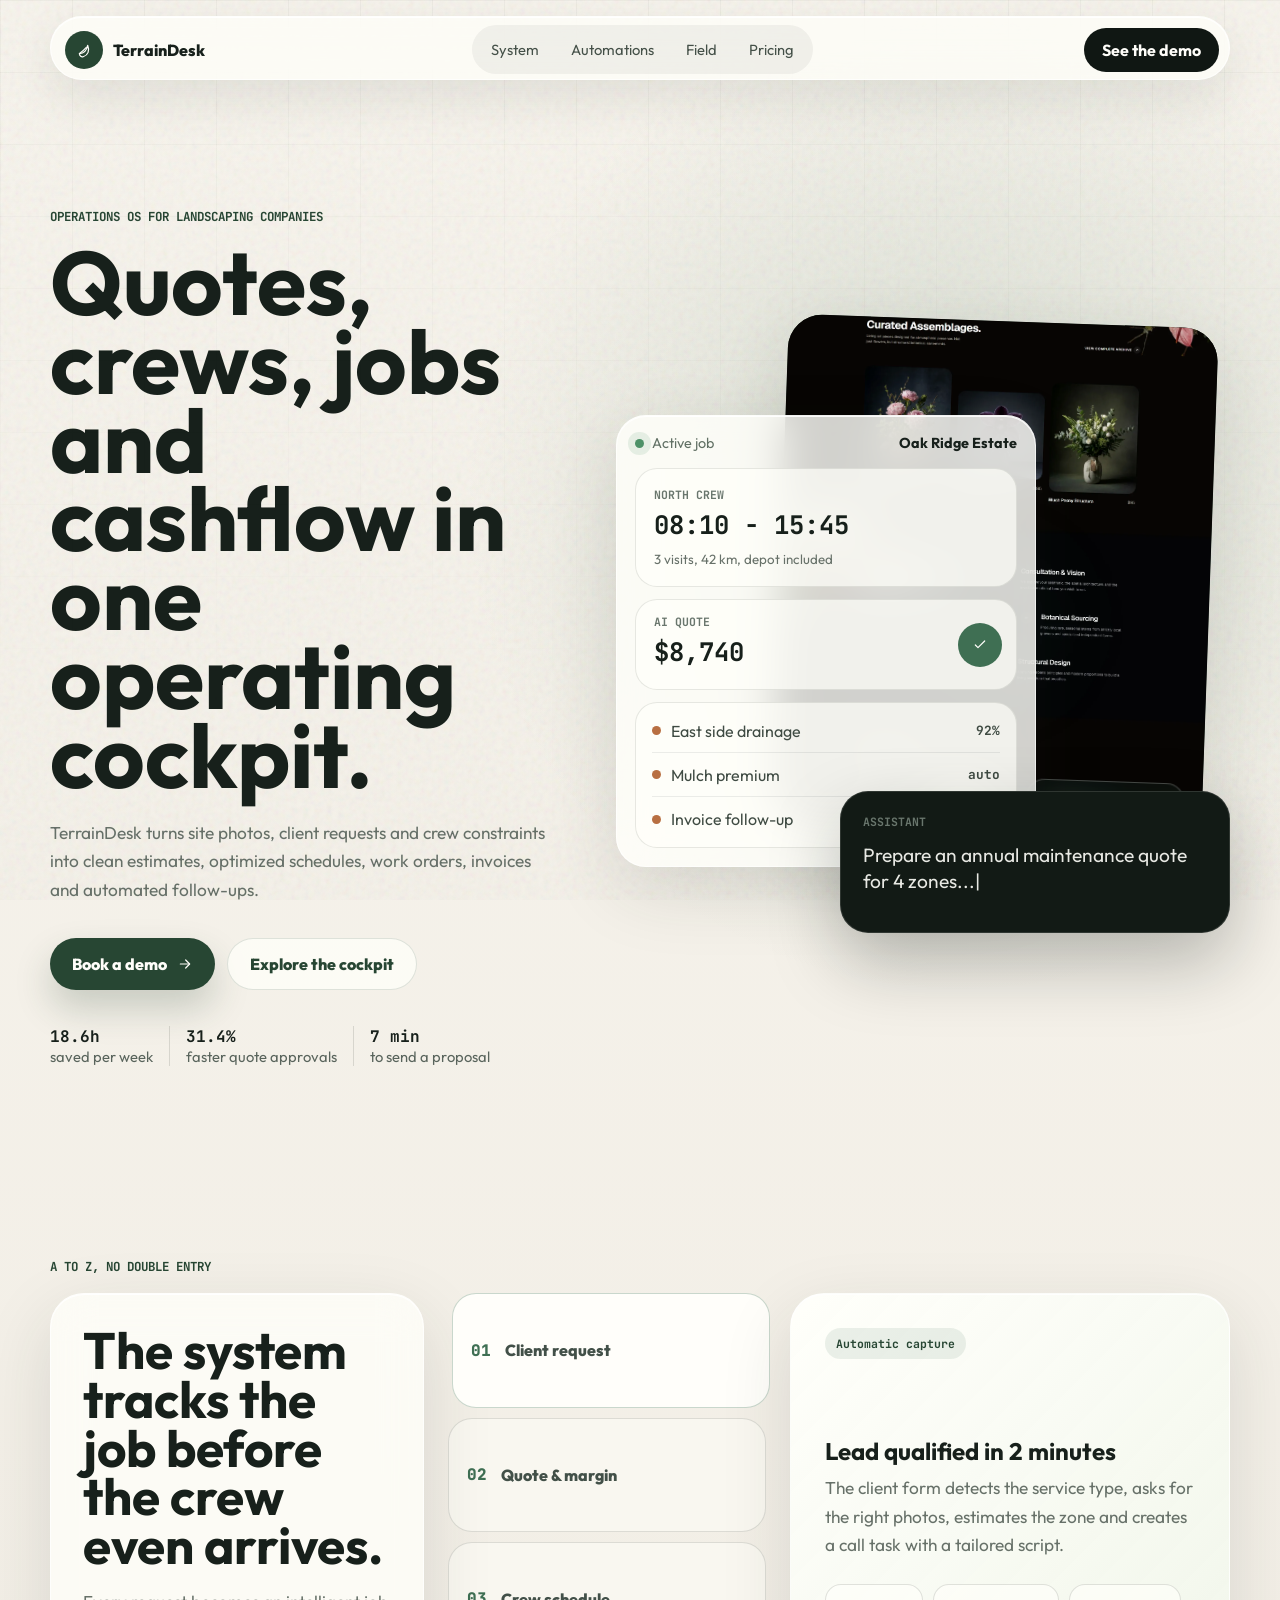
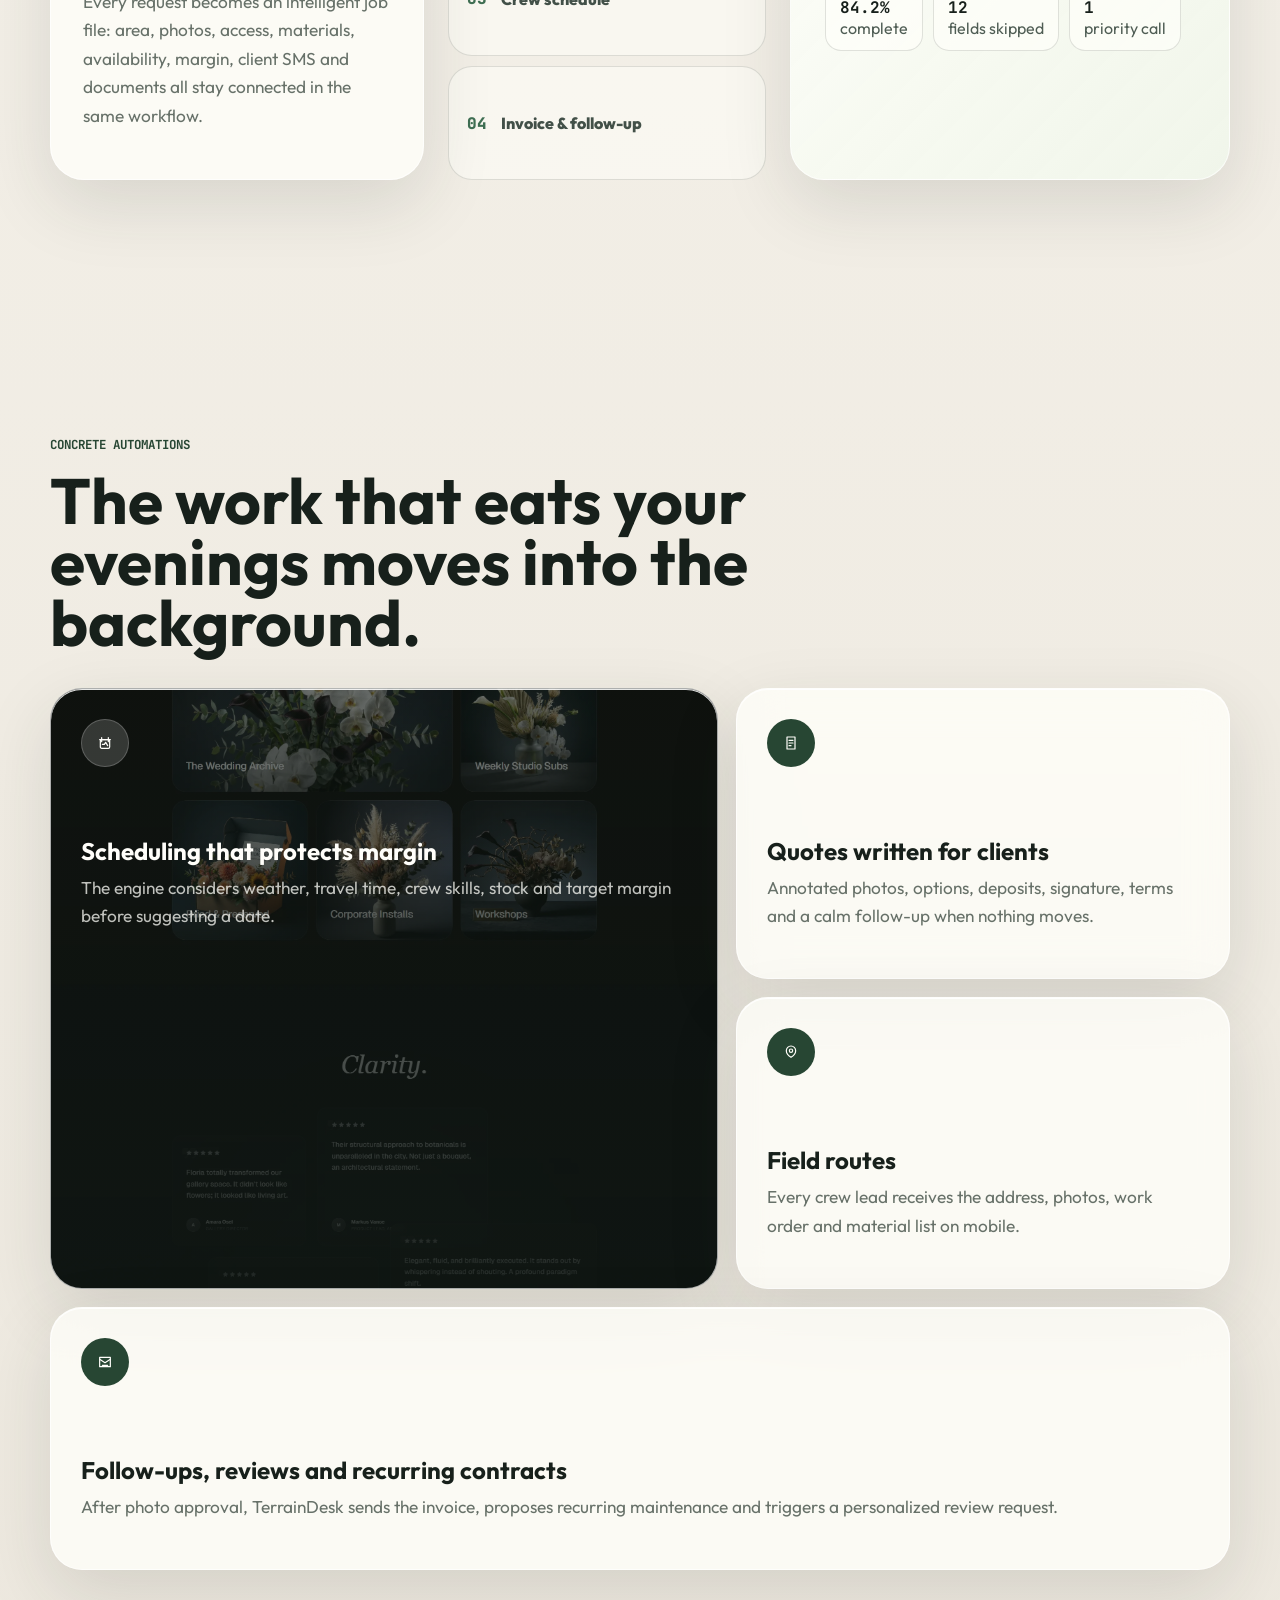
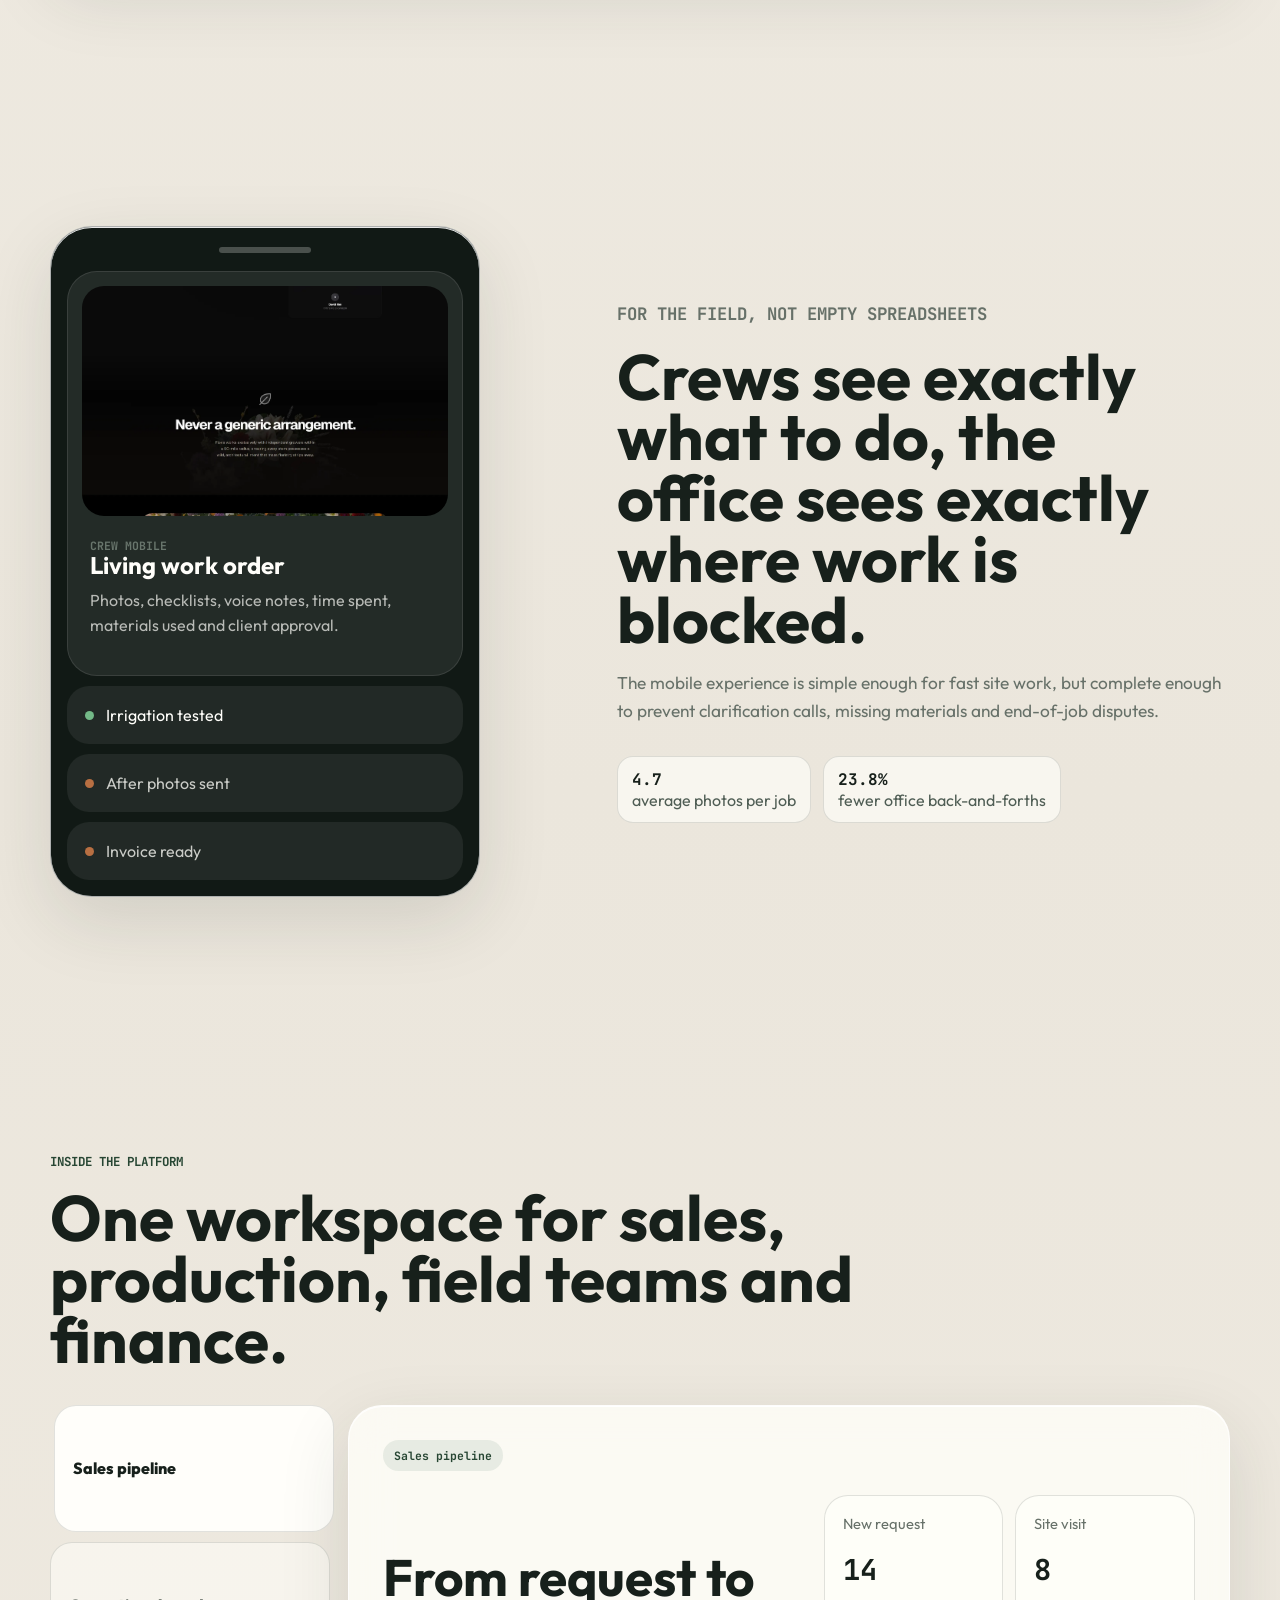
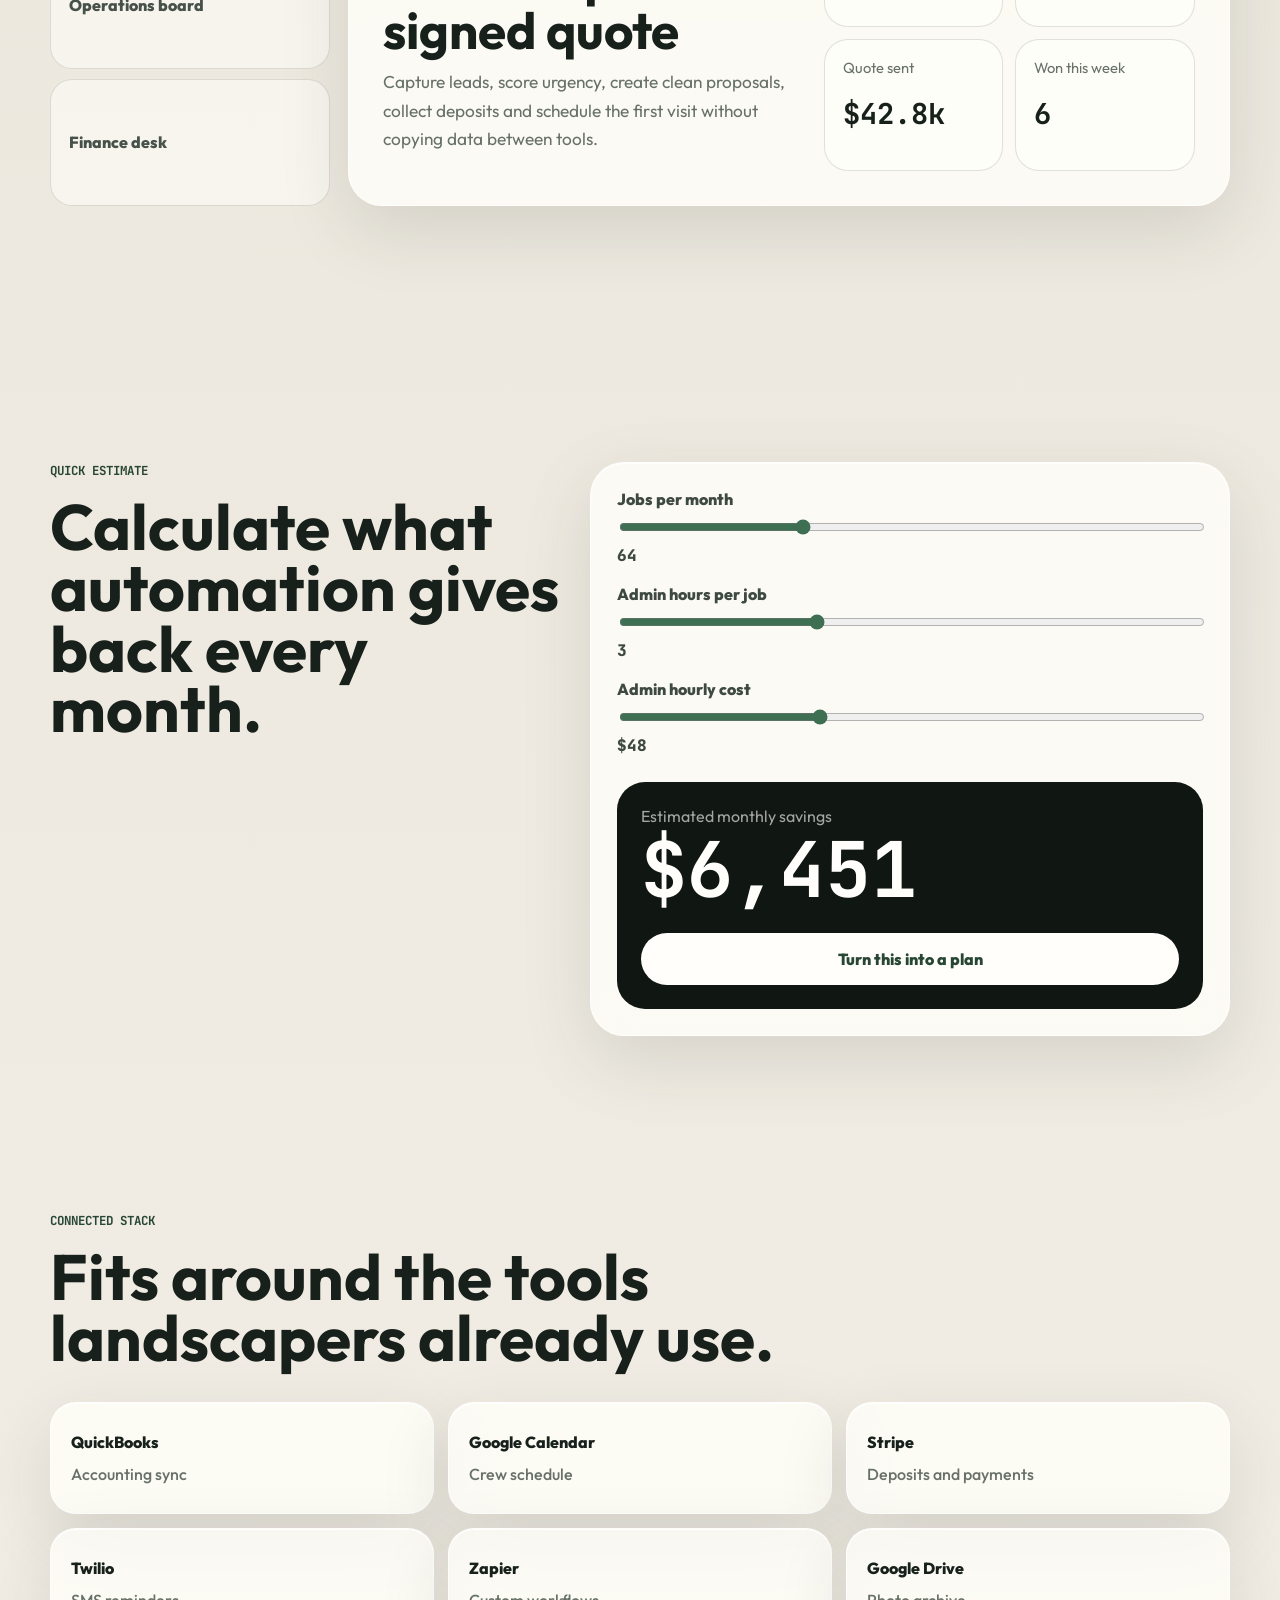
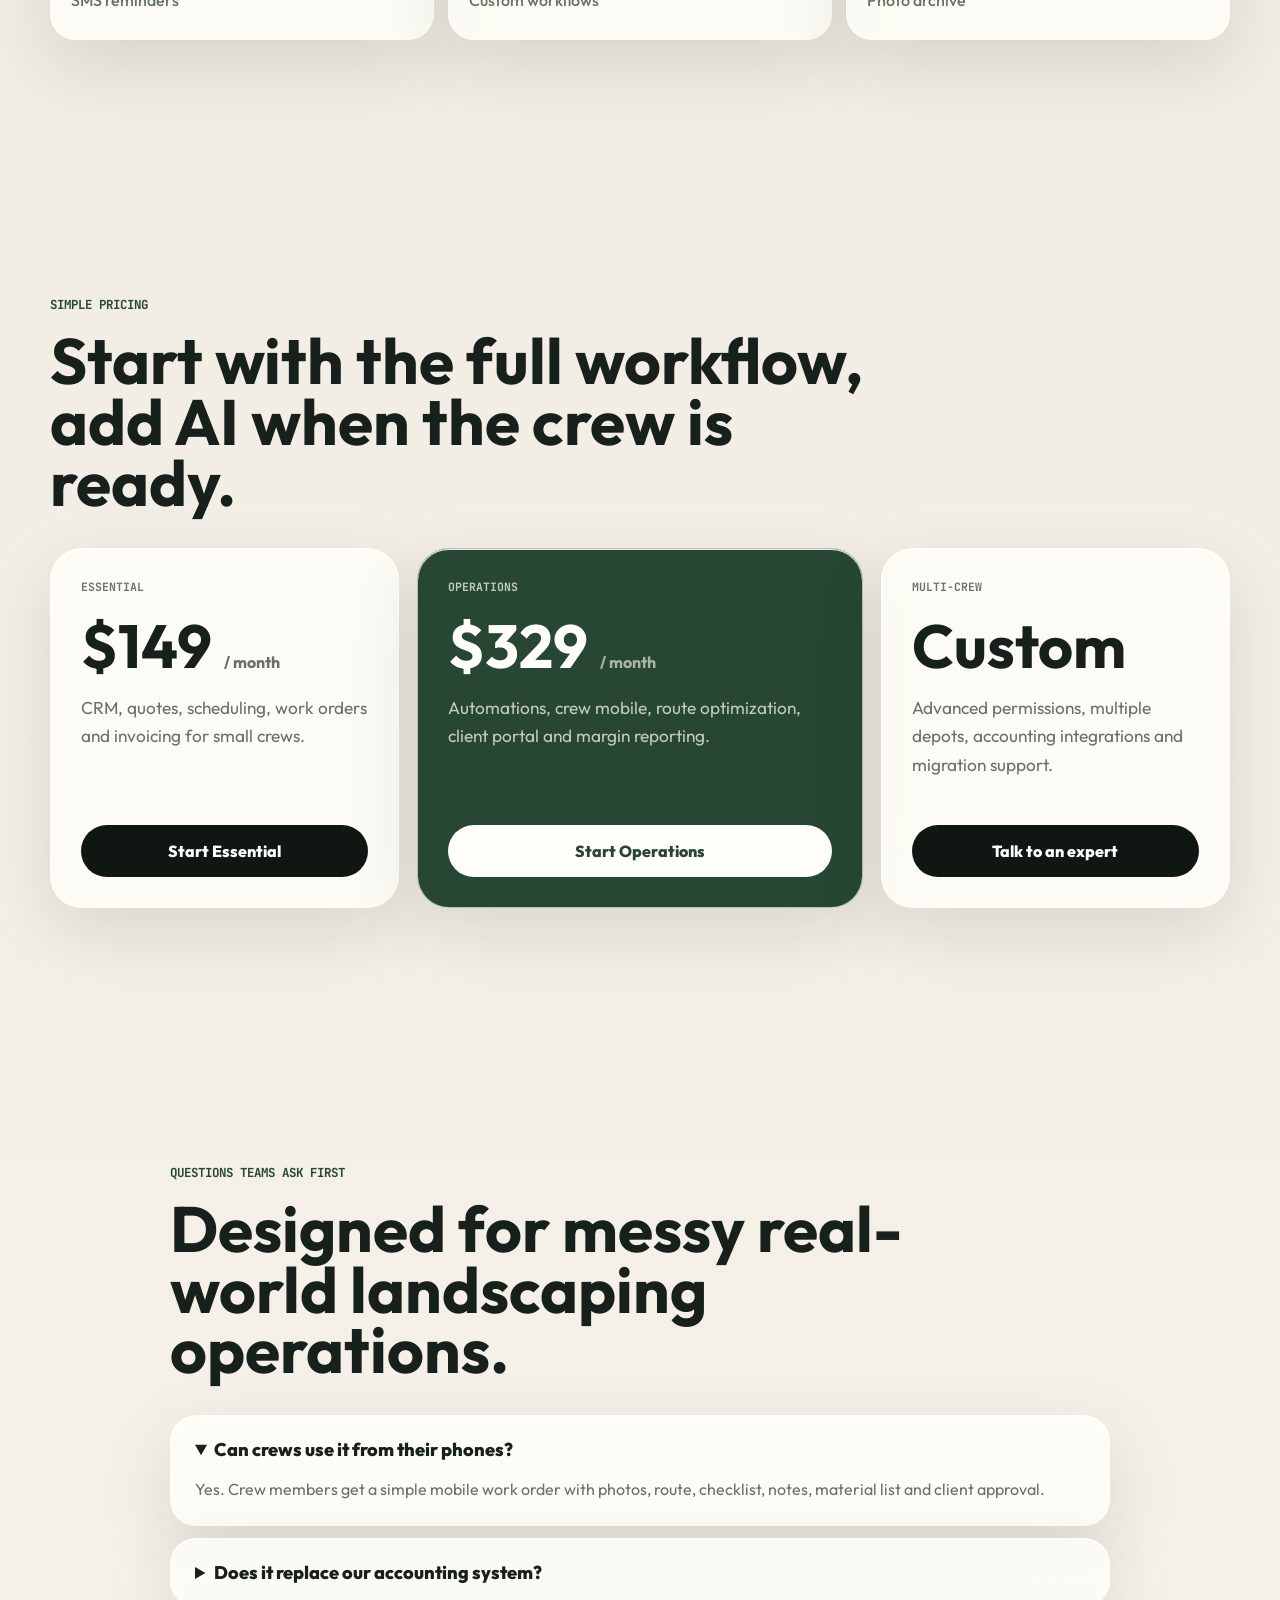
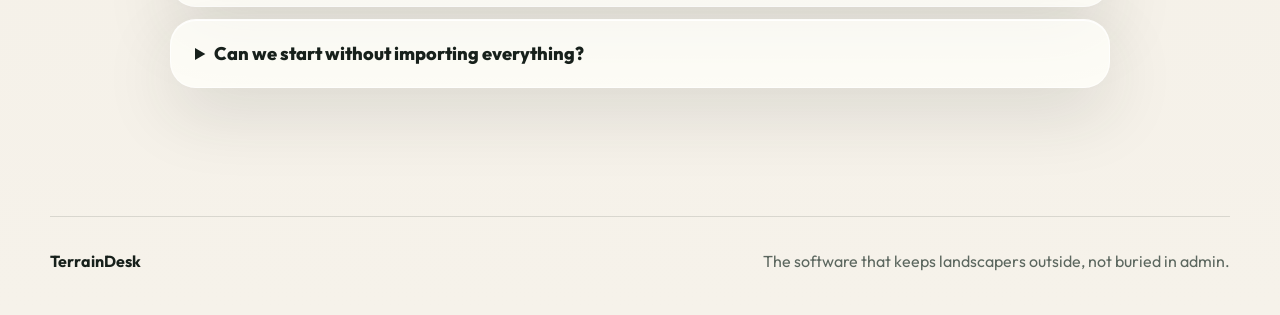
==== index.html @ f891bfb9 "Build TerrainDesk SaaS launch site" ====
<!DOCTYPE html>
<html lang="en">
<head>
  <meta charset="UTF-8">
  <meta name="viewport" content="width=device-width, initial-scale=1.0">
  <title>TerrainDesk | SaaS for landscapers</title>
  <meta name="description" content="TerrainDesk automates estimates, schedules, job proof, invoices and follow-ups for landscaping companies.">
  <link rel="preconnect" href="https://fonts.googleapis.com">
  <link rel="preconnect" href="https://fonts.gstatic.com" crossorigin>
  <link href="https://fonts.googleapis.com/css2?family=Outfit:wght@400;500;600;700;800&family=JetBrains+Mono:wght@500;700&display=swap" rel="stylesheet">
  <link rel="stylesheet" href="styles.css">
</head>
<body>
  <div class="grain" aria-hidden="true"></div>

  <header class="site-header">
    <a class="brand" href="#top" aria-label="TerrainDesk home">
      <span class="brand-mark">
        <svg viewBox="0 0 24 24" aria-hidden="true"><path d="M5 17.5c6.8-.4 11-4.6 12.5-12.5 3.2 7.7.8 14.6-6.7 17.2C8.1 23.1 5.4 21 5 17.5Z"/><path d="M5.3 17.4C8.6 14.9 12 11.8 15.5 8"/></svg>
      </span>
      TerrainDesk
    </a>
    <nav class="desktop-nav" aria-label="Main navigation">
      <a href="#systeme">System</a>
      <a href="#automations">Automations</a>
      <a href="#terrain">Field</a>
      <a href="#prix">Pricing</a>
    </nav>
    <button class="nav-cta" type="button" data-open-demo data-plan="Operations">See the demo</button>
  </header>

  <main id="top">
    <section class="hero">
      <div class="hero-copy">
        <p class="eyebrow">Operations OS for landscaping companies</p>
        <h1>Quotes, crews, jobs and cashflow in one operating cockpit.</h1>
        <p class="hero-text">TerrainDesk turns site photos, client requests and crew constraints into clean estimates, optimized schedules, work orders, invoices and automated follow-ups.</p>
        <div class="hero-actions">
          <button class="primary-action" type="button" data-open-demo data-plan="Operations">
            <span>Book a demo</span>
            <svg viewBox="0 0 24 24" aria-hidden="true"><path d="M5 12h13"/><path d="m13 6 6 6-6 6"/></svg>
          </button>
          <a class="secondary-action" href="#systeme">Explore the cockpit</a>
        </div>
        <div class="proof-row" aria-label="Customer indicators">
          <span><strong>18.6h</strong> saved per week</span>
          <span><strong>31.4%</strong> faster quote approvals</span>
          <span><strong>7 min</strong> to send a proposal</span>
        </div>
      </div>

      <div class="hero-stage" aria-label="TerrainDesk software preview">
        <div class="field-photo">
          <img src="assets/field-top.webp" alt="Planting composition used as a job reference">
          <div class="photo-tag">Before / after synced</div>
        </div>
        <div class="ops-panel">
          <div class="panel-head">
            <div>
              <span class="status-dot"></span>
              Active job
            </div>
            <strong>Oak Ridge Estate</strong>
          </div>
          <div class="route-card">
            <span>North crew</span>
            <strong>08:10 - 15:45</strong>
            <small>3 visits, 42 km, depot included</small>
          </div>
          <div class="quote-card">
            <div>
              <span>AI quote</span>
              <strong>$8,740</strong>
            </div>
            <button type="button" class="icon-btn" id="approve-quote" aria-label="Approve the quote">
              <svg viewBox="0 0 24 24" aria-hidden="true"><path d="m5 12 4 4L19 6"/></svg>
            </button>
          </div>
          <div class="task-list" aria-label="Today's tasks">
            <button type="button"><span></span> East side drainage <b>92%</b></button>
            <button type="button"><span></span> Mulch premium <b>auto</b></button>
            <button type="button"><span></span> Invoice follow-up <b>17:30</b></button>
          </div>
        </div>
        <div class="command-card">
          <span>Assistant</span>
          <p id="typed-command">Prepare an annual maintenance quote for 4 zones...</p>
        </div>
      </div>
    </section>

    <section class="workflow-band" id="systeme">
      <div class="section-kicker">A to Z, no double entry</div>
      <div class="workflow-grid">
        <article class="workflow-copy">
          <h2>The system tracks the job before the crew even arrives.</h2>
          <p>Every request becomes an intelligent job file: area, photos, access, materials, availability, margin, client SMS and documents all stay connected in the same workflow.</p>
        </article>
        <div class="workflow-steps">
          <button class="step active" data-step="lead">
            <span>01</span>
            Client request
          </button>
          <button class="step" data-step="quote">
            <span>02</span>
            Quote & margin
          </button>
          <button class="step" data-step="crew">
            <span>03</span>
            Crew schedule
          </button>
          <button class="step" data-step="invoice">
            <span>04</span>
            Invoice & follow-up
          </button>
        </div>
        <article class="workflow-preview" id="workflow-preview">
          <span class="preview-label">Automatic capture</span>
          <h3>Lead qualified in 2 minutes</h3>
          <p>The client form detects the service type, asks for the right photos, estimates the zone and creates a call task with a tailored script.</p>
          <div class="preview-metrics">
            <span><b>84.2%</b> complete</span>
            <span><b>12</b> fields skipped</span>
            <span><b>1</b> priority call</span>
          </div>
        </article>
      </div>
    </section>

    <section class="automation-section" id="automations">
      <div class="section-title">
        <p class="eyebrow">Concrete automations</p>
        <h2>The work that eats your evenings moves into the background.</h2>
      </div>
      <div class="automation-grid">
        <article class="feature large" tabindex="0">
          <div class="feature-icon">
            <svg viewBox="0 0 24 24" aria-hidden="true"><path d="M4 7h16"/><path d="M7 4v6"/><path d="M17 4v6"/><rect x="5" y="7" width="14" height="13" rx="2"/><path d="M8 14h3l2-3 3 5"/></svg>
          </div>
          <h3>Scheduling that protects margin</h3>
          <p>The engine considers weather, travel time, crew skills, stock and target margin before suggesting a date.</p>
        </article>
        <article class="feature" tabindex="0">
          <div class="feature-icon">
            <svg viewBox="0 0 24 24" aria-hidden="true"><path d="M6 3h12v18H6z"/><path d="M9 8h6"/><path d="M9 12h6"/><path d="M9 16h3"/></svg>
          </div>
          <h3>Quotes written for clients</h3>
          <p>Annotated photos, options, deposits, signature, terms and a calm follow-up when nothing moves.</p>
        </article>
        <article class="feature" tabindex="0">
          <div class="feature-icon">
            <svg viewBox="0 0 24 24" aria-hidden="true"><path d="M12 20s7-4.4 7-10a7 7 0 0 0-14 0c0 5.6 7 10 7 10Z"/><circle cx="12" cy="10" r="2.5"/></svg>
          </div>
          <h3>Field routes</h3>
          <p>Every crew lead receives the address, photos, work order and material list on mobile.</p>
        </article>
        <article class="feature wide" tabindex="0">
          <div class="feature-icon">
            <svg viewBox="0 0 24 24" aria-hidden="true"><path d="M4 5h16v14H4z"/><path d="m4 8 8 5 8-5"/><path d="M8 17h8"/></svg>
          </div>
          <h3>Follow-ups, reviews and recurring contracts</h3>
          <p>After photo approval, TerrainDesk sends the invoice, proposes recurring maintenance and triggers a personalized review request.</p>
        </article>
      </div>
    </section>

    <section class="field-section" id="terrain">
      <div class="device">
        <div class="device-top"></div>
        <div class="job-card">
          <img src="assets/field-bottom.webp" alt="Planting reference for a field work order">
          <div>
            <span>Crew mobile</span>
            <h3>Living work order</h3>
            <p>Photos, checklists, voice notes, time spent, materials used and client approval.</p>
          </div>
        </div>
        <button type="button" class="check-row done"><span></span> Irrigation tested</button>
        <button type="button" class="check-row"><span></span> After photos sent</button>
        <button type="button" class="check-row"><span></span> Invoice ready</button>
      </div>
      <div class="field-copy">
        <p class="eyebrow">For the field, not empty spreadsheets</p>
        <h2>Crews see exactly what to do, the office sees exactly where work is blocked.</h2>
        <p>The mobile experience is simple enough for fast site work, but complete enough to prevent clarification calls, missing materials and end-of-job disputes.</p>
        <div class="split-metrics">
          <span><b>4.7</b> average photos per job</span>
          <span><b>23.8%</b> fewer office back-and-forths</span>
        </div>
      </div>
    </section>

    <section class="product-section" id="product">
      <div class="section-title">
        <p class="eyebrow">Inside the platform</p>
        <h2>One workspace for sales, production, field teams and finance.</h2>
      </div>
      <div class="product-shell">
        <div class="product-tabs" role="tablist" aria-label="Product modules">
          <button type="button" class="product-tab active" role="tab" aria-selected="true" data-product="sales">Sales pipeline</button>
          <button type="button" class="product-tab" role="tab" aria-selected="false" data-product="operations">Operations board</button>
          <button type="button" class="product-tab" role="tab" aria-selected="false" data-product="finance">Finance desk</button>
        </div>
        <article class="product-preview" id="product-preview">
          <div>
            <span class="preview-label">Sales pipeline</span>
            <h3>From request to signed quote</h3>
            <p>Capture leads, score urgency, create clean proposals, collect deposits and schedule the first visit without copying data between tools.</p>
          </div>
          <div class="module-board">
            <div><span>New request</span><b>14</b></div>
            <div><span>Site visit</span><b>8</b></div>
            <div><span>Quote sent</span><b>$42.8k</b></div>
            <div><span>Won this week</span><b>6</b></div>
          </div>
        </article>
      </div>
    </section>

    <section class="roi-section" id="demo">
      <div>
        <p class="eyebrow">Quick estimate</p>
        <h2>Calculate what automation gives back every month.</h2>
      </div>
      <form class="roi-calculator" aria-label="Monthly savings calculator">
        <label>
          Jobs per month
          <input id="jobs" type="range" min="12" max="180" value="64">
          <span id="jobs-value">64</span>
        </label>
        <label>
          Admin hours per job
          <input id="hours" type="range" min="1" max="7" value="3">
          <span id="hours-value">3</span>
        </label>
        <label>
          Admin hourly cost
          <input id="rate" type="range" min="24" max="95" value="48">
          <span id="rate-value">$48</span>
        </label>
        <output class="roi-output">
          <span>Estimated monthly savings</span>
          <strong id="roi-value">$6,451</strong>
          <button type="button" data-open-demo data-plan="Operations">Turn this into a plan</button>
        </output>
      </form>
    </section>

    <section class="integrations-section">
      <div class="section-title">
        <p class="eyebrow">Connected stack</p>
        <h2>Fits around the tools landscapers already use.</h2>
      </div>
      <div class="integration-grid">
        <button type="button" class="integration">QuickBooks <span>Accounting sync</span></button>
        <button type="button" class="integration">Google Calendar <span>Crew schedule</span></button>
        <button type="button" class="integration">Stripe <span>Deposits and payments</span></button>
        <button type="button" class="integration">Twilio <span>SMS reminders</span></button>
        <button type="button" class="integration">Zapier <span>Custom workflows</span></button>
        <button type="button" class="integration">Google Drive <span>Photo archive</span></button>
      </div>
    </section>

    <section class="pricing" id="prix">
      <div class="section-title">
        <p class="eyebrow">Simple pricing</p>
        <h2>Start with the full workflow, add AI when the crew is ready.</h2>
      </div>
      <div class="price-row">
        <article class="price-panel">
          <span>Essential</span>
          <h3>$149 <small>/ month</small></h3>
          <p>CRM, quotes, scheduling, work orders and invoicing for small crews.</p>
          <button type="button" data-checkout-plan="Essential">Start Essential</button>
        </article>
        <article class="price-panel featured">
          <span>Operations</span>
          <h3>$329 <small>/ month</small></h3>
          <p>Automations, crew mobile, route optimization, client portal and margin reporting.</p>
          <button type="button" data-checkout-plan="Operations">Start Operations</button>
        </article>
        <article class="price-panel">
          <span>Multi-crew</span>
          <h3>Custom</h3>
          <p>Advanced permissions, multiple depots, accounting integrations and migration support.</p>
          <button type="button" data-open-demo data-plan="Multi-crew">Talk to an expert</button>
        </article>
      </div>
    </section>

    <section class="faq-section">
      <div class="section-title">
        <p class="eyebrow">Questions teams ask first</p>
        <h2>Designed for messy real-world landscaping operations.</h2>
      </div>
      <div class="faq-list">
        <details open>
          <summary>Can crews use it from their phones?</summary>
          <p>Yes. Crew members get a simple mobile work order with photos, route, checklist, notes, material list and client approval.</p>
        </details>
        <details>
          <summary>Does it replace our accounting system?</summary>
          <p>No. TerrainDesk manages operations and pushes clean invoice and payment data into your accounting tool.</p>
        </details>
        <details>
          <summary>Can we start without importing everything?</summary>
          <p>Yes. Most teams begin with new leads and active jobs, then import clients, recurring contracts and price books after the first week.</p>
        </details>
      </div>
    </section>
  </main>

  <footer class="site-footer">
    <strong>TerrainDesk</strong>
    <span>The software that keeps landscapers outside, not buried in admin.</span>
  </footer>

  <div class="toast" id="toast" role="status" aria-live="polite"></div>

  <dialog class="demo-modal" id="demo-modal">
    <form method="dialog" class="modal-card" id="demo-form">
      <button class="modal-close" type="button" data-close-demo aria-label="Close demo form">
        <svg viewBox="0 0 24 24" aria-hidden="true"><path d="M6 6l12 12"/><path d="M18 6 6 18"/></svg>
      </button>
      <span class="preview-label">Demo request</span>
      <h2>Build your landscaping workflow map.</h2>
      <p>Tell us the shape of your operation and TerrainDesk will prepare a focused demo path.</p>
      <label>
        Work email
        <input name="email" type="email" placeholder="alex@greenridge.com" required>
        <small>Use a business email so the sample workspace can be named correctly.</small>
      </label>
      <label>
        Company size
        <select name="size">
          <option>1-3 crew members</option>
          <option>4-12 crew members</option>
          <option>13-40 crew members</option>
          <option>40+ crew members</option>
        </select>
      </label>
      <label>
        Plan
        <input name="plan" id="selected-plan" value="Operations">
      </label>
      <button class="primary-action" type="submit">Create demo request</button>
    </form>
  </dialog>

  <script src="app.js"></script>
</body>
</html>
---- styles.css ----
:root {
  --bg: #f4f1e9;
  --ink: #17201b;
  --muted: #677169;
  --line: rgba(23, 32, 27, 0.13);
  --panel: rgba(255, 255, 250, 0.76);
  --panel-solid: #fffefa;
  --accent: #3f6f53;
  --accent-dark: #274633;
  --earth: #b86f42;
  --charcoal: #101713;
  --shadow: 0 24px 70px rgba(35, 50, 40, 0.13);
}

* {
  box-sizing: border-box;
}

html {
  scroll-behavior: smooth;
}

body {
  margin: 0;
  font-family: "Outfit", system-ui, sans-serif;
  color: var(--ink);
  background:
    radial-gradient(circle at 75% 6%, rgba(63, 111, 83, 0.17), transparent 31rem),
    linear-gradient(180deg, #f7f4ed 0%, #ebe6dc 48%, #f6f2ea 100%);
  min-width: 320px;
}

body::before {
  content: "";
  position: fixed;
  inset: 0;
  pointer-events: none;
  background-image:
    linear-gradient(rgba(23, 32, 27, 0.035) 1px, transparent 1px),
    linear-gradient(90deg, rgba(23, 32, 27, 0.035) 1px, transparent 1px);
  background-size: 72px 72px;
  mask-image: linear-gradient(to bottom, #000, transparent 78%);
}

.grain {
  position: fixed;
  inset: 0;
  pointer-events: none;
  opacity: 0.22;
  background-image: url("data:image/svg+xml,%3Csvg viewBox='0 0 180 180' xmlns='http://www.w3.org/2000/svg'%3E%3Cfilter id='n'%3E%3CfeTurbulence type='fractalNoise' baseFrequency='.85' numOctaves='2' stitchTiles='stitch'/%3E%3C/filter%3E%3Crect width='180' height='180' filter='url(%23n)' opacity='.42'/%3E%3C/svg%3E");
  mix-blend-mode: multiply;
}

a {
  color: inherit;
  text-decoration: none;
}

button,
input,
select {
  font: inherit;
}

button {
  color: inherit;
}

svg {
  width: 1em;
  height: 1em;
  fill: none;
  stroke: currentColor;
  stroke-width: 1.8;
  stroke-linecap: round;
  stroke-linejoin: round;
}

.site-header {
  position: sticky;
  top: 16px;
  z-index: 5;
  width: min(1180px, calc(100% - 32px));
  height: 64px;
  margin: 16px auto 0;
  padding: 8px 10px 8px 14px;
  display: grid;
  grid-template-columns: 1fr auto 1fr;
  align-items: center;
  border: 1px solid rgba(255, 255, 255, 0.65);
  border-radius: 999px;
  background: rgba(255, 255, 250, 0.72);
  box-shadow: 0 18px 48px rgba(24, 31, 26, 0.09), inset 0 1px 0 rgba(255, 255, 255, 0.85);
  backdrop-filter: blur(18px);
}

.brand,
.desktop-nav,
.nav-cta,
.hero-actions,
.proof-row,
.panel-head,
.quote-card,
.preview-metrics,
.split-metrics,
.site-footer {
  display: flex;
  align-items: center;
}

.brand {
  gap: 10px;
  font-weight: 800;
  letter-spacing: 0;
}

.brand-mark {
  display: grid;
  place-items: center;
  width: 38px;
  height: 38px;
  color: #fffefa;
  border-radius: 50%;
  background: var(--accent-dark);
}

.desktop-nav {
  gap: 4px;
  padding: 5px;
  border-radius: 999px;
  background: rgba(23, 32, 27, 0.05);
}

.desktop-nav a {
  padding: 10px 14px;
  color: #445048;
  font-size: 0.92rem;
  border-radius: 999px;
  transition: background 180ms ease, color 180ms ease;
}

.desktop-nav a:hover {
  color: var(--ink);
  background: rgba(255, 255, 250, 0.8);
}

.nav-cta {
  justify-self: end;
  justify-content: center;
  min-height: 44px;
  padding: 0 18px;
  color: #fffefa;
  cursor: pointer;
  border: 0;
  font-weight: 700;
  border-radius: 999px;
  background: var(--charcoal);
  transition: transform 180ms ease, background 180ms ease;
}

.nav-cta:active,
.primary-action:active,
.secondary-action:active,
.price-panel button:active,
.roi-output button:active {
  transform: translateY(1px) scale(0.99);
}

.hero {
  width: min(1180px, calc(100% - 32px));
  min-height: calc(100dvh - 96px);
  margin: 0 auto;
  padding: clamp(72px, 10vw, 128px) 0 64px;
  display: grid;
  grid-template-columns: minmax(0, 0.9fr) minmax(420px, 1.1fr);
  gap: clamp(28px, 5vw, 76px);
  align-items: center;
}

.hero-copy {
  max-width: 670px;
}

.eyebrow,
.section-kicker {
  margin: 0 0 18px;
  font-family: "JetBrains Mono", monospace;
  color: var(--accent-dark);
  font-size: 0.78rem;
  font-weight: 700;
  letter-spacing: 0;
  text-transform: uppercase;
}

h1,
h2,
h3,
p {
  margin-top: 0;
}

h1 {
  margin-bottom: 24px;
  font-size: clamp(3rem, 7vw, 6.8rem);
  line-height: 0.88;
  letter-spacing: 0;
  max-width: 900px;
}

h2 {
  margin-bottom: 18px;
  font-size: clamp(2.25rem, 5vw, 4.8rem);
  line-height: 0.95;
  letter-spacing: 0;
}

h3 {
  margin-bottom: 10px;
  font-size: 1.5rem;
  line-height: 1.05;
}

.hero-text,
.workflow-copy p,
.feature p,
.field-copy p,
.price-panel p,
.workflow-preview p {
  color: var(--muted);
  font-size: 1.08rem;
  line-height: 1.65;
}

.hero-actions {
  flex-wrap: wrap;
  gap: 12px;
  margin-top: 34px;
}

.primary-action,
.secondary-action,
.price-panel button,
.roi-output button {
  display: inline-flex;
  align-items: center;
  justify-content: center;
  gap: 10px;
  min-height: 52px;
  padding: 0 22px;
  cursor: pointer;
  border: 0;
  font-weight: 800;
  border-radius: 999px;
  transition: transform 180ms ease, box-shadow 180ms ease, background 180ms ease;
}

.primary-action {
  color: #fffefa;
  background: var(--accent-dark);
  box-shadow: 0 18px 36px rgba(39, 70, 51, 0.22);
}

.primary-action:hover {
  box-shadow: 0 22px 42px rgba(39, 70, 51, 0.28);
}

.secondary-action {
  color: var(--accent-dark);
  background: rgba(255, 255, 250, 0.74);
  border: 1px solid rgba(39, 70, 51, 0.14);
}

.proof-row {
  gap: 16px;
  flex-wrap: wrap;
  margin-top: 36px;
  color: #59645c;
  font-size: 0.92rem;
}

.proof-row span {
  padding-right: 16px;
  border-right: 1px solid var(--line);
}

.proof-row span:last-child {
  border-right: 0;
}

.proof-row strong {
  display: block;
  color: var(--ink);
  font-family: "JetBrains Mono", monospace;
  font-size: 1rem;
}

.hero-stage {
  position: relative;
  min-height: 680px;
}

.field-photo {
  position: absolute;
  inset: 24px 20px auto auto;
  width: min(430px, 76%);
  height: 510px;
  overflow: hidden;
  border-radius: 34px;
  box-shadow: var(--shadow);
  transform: rotate(2deg);
  background: #1b241d;
}

.field-photo img {
  width: 100%;
  height: 100%;
  object-fit: cover;
  filter: saturate(0.9) contrast(1.04);
}

.photo-tag {
  position: absolute;
  right: 18px;
  bottom: 18px;
  padding: 9px 12px;
  color: #fffefa;
  font-size: 0.84rem;
  font-weight: 700;
  border: 1px solid rgba(255, 255, 255, 0.24);
  border-radius: 999px;
  background: rgba(16, 23, 19, 0.62);
  backdrop-filter: blur(14px);
}

.ops-panel {
  position: absolute;
  left: 0;
  top: 118px;
  width: min(420px, 84%);
  padding: 18px;
  border: 1px solid rgba(255, 255, 255, 0.65);
  border-radius: 30px;
  background: rgba(255, 255, 250, 0.82);
  box-shadow: var(--shadow), inset 0 1px 0 rgba(255, 255, 255, 0.9);
  backdrop-filter: blur(20px);
}

.panel-head {
  justify-content: space-between;
  gap: 16px;
  margin-bottom: 16px;
  color: #617064;
  font-size: 0.9rem;
}

.panel-head div {
  display: flex;
  align-items: center;
  gap: 8px;
}

.panel-head strong {
  color: var(--ink);
}

.status-dot {
  width: 9px;
  height: 9px;
  border-radius: 50%;
  background: #4d9167;
  box-shadow: 0 0 0 7px rgba(77, 145, 103, 0.13);
  animation: breathe 2.2s infinite;
}

.route-card,
.quote-card,
.task-list {
  border: 1px solid rgba(23, 32, 27, 0.1);
  background: rgba(255, 255, 250, 0.7);
  border-radius: 22px;
}

.route-card {
  padding: 18px;
}

.route-card span,
.quote-card span,
.command-card span,
.job-card span,
.price-panel span {
  display: block;
  color: #69766d;
  font-family: "JetBrains Mono", monospace;
  font-size: 0.72rem;
  font-weight: 700;
  text-transform: uppercase;
}

.route-card strong,
.quote-card strong {
  display: block;
  margin: 6px 0;
  font-family: "JetBrains Mono", monospace;
  font-size: 1.6rem;
}

.route-card small {
  color: var(--muted);
}

.quote-card {
  justify-content: space-between;
  gap: 14px;
  margin-top: 12px;
  padding: 14px 14px 14px 18px;
}

.icon-btn {
  display: grid;
  place-items: center;
  width: 44px;
  height: 44px;
  color: #fffefa;
  cursor: pointer;
  border: 0;
  border-radius: 50%;
  background: var(--accent);
}

.task-list {
  margin-top: 12px;
  padding: 6px 16px;
}

.task-list button {
  display: grid;
  grid-template-columns: auto 1fr auto;
  gap: 10px;
  align-items: center;
  width: 100%;
  min-height: 44px;
  padding: 0;
  cursor: pointer;
  text-align: left;
  border: 0;
  border-bottom: 1px solid rgba(23, 32, 27, 0.08);
  background: transparent;
  color: #3f4b43;
}

.task-list button:last-child {
  border-bottom: 0;
}

.task-list button.done {
  color: #7a857d;
  text-decoration: line-through;
}

.task-list button.done span {
  background: #73b987;
}

.task-list span,
.check-row span {
  width: 9px;
  height: 9px;
  border-radius: 50%;
  background: var(--earth);
}

.task-list b {
  font-family: "JetBrains Mono", monospace;
  font-size: 0.8rem;
}

.command-card {
  position: absolute;
  right: 0;
  bottom: 44px;
  width: min(390px, 80%);
  min-height: 142px;
  padding: 22px;
  color: #fffefa;
  border: 1px solid rgba(255, 255, 255, 0.12);
  border-radius: 28px;
  background: #121a15;
  box-shadow: 0 30px 70px rgba(16, 23, 19, 0.27);
}

.command-card p {
  margin: 14px 0 0;
  min-height: 54px;
  color: rgba(255, 255, 250, 0.9);
  font-size: 1.2rem;
  line-height: 1.35;
}

.workflow-band,
.automation-section,
.field-section,
.product-section,
.roi-section,
.integrations-section,
.pricing {
  width: min(1180px, calc(100% - 32px));
  margin: 0 auto;
  padding: clamp(72px, 10vw, 128px) 0;
}

.workflow-grid {
  display: grid;
  grid-template-columns: 0.85fr 0.72fr 1fr;
  gap: 24px;
  align-items: stretch;
}

.workflow-copy,
.workflow-preview,
.feature,
.product-preview,
.device,
.roi-calculator,
.price-panel {
  border: 1px solid rgba(255, 255, 255, 0.66);
  background: var(--panel);
  box-shadow: var(--shadow), inset 0 1px 0 rgba(255, 255, 255, 0.9);
  backdrop-filter: blur(20px);
}

.workflow-copy {
  padding: 32px;
  border-radius: 34px;
}

.workflow-copy h2 {
  font-size: clamp(2rem, 4vw, 3.7rem);
}

.workflow-steps {
  display: grid;
  gap: 10px;
}

.step {
  display: grid;
  grid-template-columns: auto 1fr;
  gap: 14px;
  align-items: center;
  min-height: 72px;
  padding: 0 18px;
  color: #425048;
  text-align: left;
  cursor: pointer;
  border: 1px solid var(--line);
  border-radius: 24px;
  background: rgba(255, 255, 250, 0.52);
  font: inherit;
  font-weight: 800;
  transition: transform 180ms ease, background 180ms ease, border-color 180ms ease;
}

.step:hover,
.step.active {
  background: #fffefa;
  border-color: rgba(63, 111, 83, 0.28);
  transform: translateX(4px);
}

.step span {
  font-family: "JetBrains Mono", monospace;
  color: var(--accent);
}

.workflow-preview {
  min-height: 360px;
  padding: 34px;
  border-radius: 34px;
  background:
    linear-gradient(135deg, rgba(255, 255, 250, 0.94), rgba(238, 244, 232, 0.86)),
    var(--panel-solid);
}

.preview-label {
  display: inline-flex;
  margin-bottom: 80px;
  padding: 8px 11px;
  color: var(--accent-dark);
  font-family: "JetBrains Mono", monospace;
  font-size: 0.72rem;
  font-weight: 700;
  border-radius: 999px;
  background: rgba(63, 111, 83, 0.1);
}

.preview-metrics {
  gap: 10px;
  flex-wrap: wrap;
  margin-top: 24px;
}

.preview-metrics span,
.split-metrics span {
  padding: 12px 14px;
  color: #4f5d54;
  border: 1px solid var(--line);
  border-radius: 16px;
  background: rgba(255, 255, 250, 0.64);
}

.preview-metrics b,
.split-metrics b {
  display: block;
  color: var(--ink);
  font-family: "JetBrains Mono", monospace;
}

.section-title {
  max-width: 820px;
  margin-bottom: 34px;
}

.automation-grid {
  display: grid;
  grid-template-columns: 1.15fr 0.85fr;
  gap: 18px;
}

.feature {
  min-height: 282px;
  padding: 30px;
  cursor: pointer;
  border-radius: 32px;
  transition: transform 220ms ease, box-shadow 220ms ease;
}

.feature:hover {
  transform: translateY(-4px);
  box-shadow: 0 30px 78px rgba(35, 50, 40, 0.16);
}

.feature:focus-visible,
.integration:focus-visible,
.product-tab:focus-visible,
.check-row:focus-visible,
.icon-btn:focus-visible,
.price-panel button:focus-visible,
.primary-action:focus-visible,
.secondary-action:focus-visible,
.nav-cta:focus-visible {
  outline: 3px solid rgba(63, 111, 83, 0.32);
  outline-offset: 3px;
}

.feature.large {
  grid-row: span 2;
  min-height: 582px;
  color: #fffefa;
  background:
    linear-gradient(rgba(16, 23, 19, 0.58), rgba(16, 23, 19, 0.88)),
    url("assets/field-full.webp") center / cover;
}

.feature.large p {
  color: rgba(255, 255, 250, 0.74);
}

.feature.wide {
  grid-column: 1 / -1;
  min-height: 230px;
}

.feature-icon {
  display: grid;
  place-items: center;
  width: 48px;
  height: 48px;
  margin-bottom: 72px;
  color: #fffefa;
  border-radius: 50%;
  background: var(--accent-dark);
}

.feature.large .feature-icon {
  background: rgba(255, 255, 250, 0.16);
  border: 1px solid rgba(255, 255, 255, 0.2);
}

.field-section {
  display: grid;
  grid-template-columns: minmax(320px, 0.8fr) minmax(0, 1fr);
  gap: clamp(28px, 6vw, 90px);
  align-items: center;
}

.device {
  max-width: 430px;
  padding: 16px;
  border-radius: 42px;
  background: #111915;
  color: #fffefa;
}

.device-top {
  width: 92px;
  height: 6px;
  margin: 4px auto 18px;
  border-radius: 999px;
  background: rgba(255, 255, 250, 0.24);
}

.job-card {
  padding: 14px;
  border-radius: 30px;
  background: rgba(255, 255, 250, 0.08);
  border: 1px solid rgba(255, 255, 255, 0.1);
}

.job-card img {
  width: 100%;
  height: 230px;
  object-fit: cover;
  border-radius: 22px;
}

.job-card div {
  padding: 18px 8px 8px;
}

.job-card p {
  color: rgba(255, 255, 250, 0.68);
  line-height: 1.55;
}

.check-row {
  display: flex;
  align-items: center;
  gap: 12px;
  width: 100%;
  min-height: 58px;
  margin-top: 10px;
  padding: 0 18px;
  cursor: pointer;
  text-align: left;
  border: 0;
  border-radius: 22px;
  background: rgba(255, 255, 250, 0.07);
  color: rgba(255, 255, 250, 0.76);
}

.check-row.done {
  color: #fffefa;
}

.check-row.done span {
  background: #73b987;
}

.field-copy {
  max-width: 660px;
}

.split-metrics {
  gap: 12px;
  flex-wrap: wrap;
  margin-top: 30px;
}

.product-shell {
  display: grid;
  grid-template-columns: 280px 1fr;
  gap: 18px;
}

.product-tabs {
  display: grid;
  gap: 10px;
}

.product-tab {
  min-height: 66px;
  padding: 0 18px;
  color: #465149;
  cursor: pointer;
  text-align: left;
  border: 1px solid var(--line);
  border-radius: 22px;
  background: rgba(255, 255, 250, 0.54);
  font-weight: 800;
  transition: transform 180ms ease, background 180ms ease, color 180ms ease;
}

.product-tab:hover,
.product-tab.active {
  color: var(--ink);
  background: #fffefa;
  transform: translateX(4px);
}

.product-preview {
  display: grid;
  grid-template-columns: 1fr minmax(260px, 0.9fr);
  gap: 28px;
  min-height: 380px;
  padding: 34px;
  border-radius: 34px;
}

.product-preview h3 {
  max-width: 520px;
  font-size: clamp(2.1rem, 4vw, 4rem);
}

.product-preview p {
  color: var(--muted);
  font-size: 1.08rem;
  line-height: 1.65;
}

.module-board {
  display: grid;
  grid-template-columns: 1fr 1fr;
  gap: 12px;
  align-content: end;
}

.module-board div {
  min-height: 132px;
  padding: 18px;
  border: 1px solid var(--line);
  border-radius: 24px;
  background: rgba(255, 255, 250, 0.72);
}

.module-board span {
  display: block;
  color: var(--muted);
  font-size: 0.92rem;
}

.module-board b {
  display: block;
  margin-top: 18px;
  font-family: "JetBrains Mono", monospace;
  font-size: 1.8rem;
}

.roi-section {
  display: grid;
  grid-template-columns: 0.8fr 1fr;
  gap: 28px;
  align-items: start;
}

.roi-calculator {
  display: grid;
  gap: 18px;
  padding: 26px;
  border-radius: 34px;
}

.roi-calculator label {
  display: grid;
  grid-template-columns: 1fr auto;
  gap: 8px 18px;
  color: #3d4941;
  font-weight: 800;
}

.roi-calculator label span {
  font-family: "JetBrains Mono", monospace;
}

input[type="range"] {
  grid-column: 1 / -1;
  width: 100%;
  accent-color: var(--accent);
}

.roi-output {
  display: grid;
  gap: 6px;
  margin-top: 8px;
  padding: 24px;
  color: #fffefa;
  border-radius: 28px;
  background: var(--charcoal);
}

.roi-output span {
  color: rgba(255, 255, 250, 0.62);
}

.roi-output strong {
  font-family: "JetBrains Mono", monospace;
  font-size: clamp(2.4rem, 6vw, 4.8rem);
  line-height: 1;
}

.roi-output button {
  margin-top: 18px;
  color: var(--accent-dark);
  background: #fffefa;
}

.integrations-section {
  padding-top: 48px;
}

.integration-grid {
  display: grid;
  grid-template-columns: repeat(3, 1fr);
  gap: 14px;
}

.integration {
  min-height: 112px;
  padding: 20px;
  color: var(--ink);
  cursor: pointer;
  text-align: left;
  border: 1px solid rgba(255, 255, 255, 0.66);
  border-radius: 26px;
  background: rgba(255, 255, 250, 0.76);
  box-shadow: var(--shadow), inset 0 1px 0 rgba(255, 255, 255, 0.9);
  font-weight: 800;
  transition: transform 180ms ease, background 180ms ease;
}

.integration:hover {
  transform: translateY(-3px);
  background: #fffefa;
}

.integration span {
  display: block;
  margin-top: 12px;
  color: var(--muted);
  font-weight: 500;
}

.price-row {
  display: grid;
  grid-template-columns: 0.9fr 1.15fr 0.9fr;
  gap: 18px;
  align-items: stretch;
}

.price-panel {
  display: flex;
  flex-direction: column;
  min-height: 360px;
  padding: 30px;
  border-radius: 32px;
}

.price-panel.featured {
  color: #fffefa;
  background: var(--accent-dark);
}

.price-panel.featured p,
.price-panel.featured span {
  color: rgba(255, 255, 250, 0.72);
}

.price-panel h3 {
  margin: 20px 0 16px;
  font-size: clamp(2.2rem, 5vw, 3.8rem);
}

.price-panel small {
  color: var(--muted);
  font-size: 1rem;
}

.price-panel.featured small {
  color: rgba(255, 255, 250, 0.6);
}

.price-panel button {
  margin-top: auto;
  color: #fffefa;
  background: var(--charcoal);
}

.price-panel.featured button {
  color: var(--accent-dark);
  background: #fffefa;
}

.faq-section {
  width: min(940px, calc(100% - 32px));
  margin: 0 auto;
  padding: clamp(72px, 10vw, 128px) 0;
}

.faq-list {
  display: grid;
  gap: 12px;
}

details {
  padding: 22px 24px;
  border: 1px solid rgba(255, 255, 255, 0.66);
  border-radius: 26px;
  background: rgba(255, 255, 250, 0.76);
  box-shadow: var(--shadow), inset 0 1px 0 rgba(255, 255, 255, 0.9);
}

summary {
  cursor: pointer;
  font-size: 1.14rem;
  font-weight: 800;
}

details p {
  margin: 16px 0 0;
  color: var(--muted);
  line-height: 1.6;
}

.site-footer {
  justify-content: space-between;
  gap: 20px;
  width: min(1180px, calc(100% - 32px));
  margin: 0 auto;
  padding: 34px 0 44px;
  color: #5c675f;
  border-top: 1px solid var(--line);
}

.site-footer strong {
  color: var(--ink);
}

.toast {
  position: fixed;
  right: 22px;
  bottom: 22px;
  z-index: 12;
  max-width: min(360px, calc(100% - 44px));
  padding: 14px 16px;
  color: #fffefa;
  border-radius: 18px;
  background: var(--charcoal);
  box-shadow: 0 18px 48px rgba(16, 23, 19, 0.22);
  transform: translateY(20px);
  opacity: 0;
  pointer-events: none;
  transition: opacity 220ms ease, transform 220ms ease;
}

.toast.show {
  opacity: 1;
  transform: translateY(0);
}

.demo-modal {
  width: min(640px, calc(100% - 28px));
  padding: 0;
  border: 0;
  border-radius: 34px;
  color: var(--ink);
  background: transparent;
}

.demo-modal::backdrop {
  background: rgba(16, 23, 19, 0.48);
  backdrop-filter: blur(8px);
}

.modal-card {
  position: relative;
  display: grid;
  gap: 16px;
  padding: 34px;
  border: 1px solid rgba(255, 255, 255, 0.68);
  border-radius: 34px;
  background: #fffefa;
  box-shadow: 0 34px 90px rgba(16, 23, 19, 0.28);
}

.modal-card h2 {
  margin-bottom: 0;
  font-size: clamp(2.2rem, 6vw, 4rem);
}

.modal-card p {
  color: var(--muted);
  line-height: 1.6;
}

.modal-card label {
  display: grid;
  gap: 8px;
  color: #3d4941;
  font-weight: 800;
}

.modal-card input,
.modal-card select,
.client-form input,
.client-form select,
.client-form textarea {
  min-height: 52px;
  width: 100%;
  padding: 0 14px;
  color: var(--ink);
  border: 1px solid var(--line);
  border-radius: 16px;
  background: #f8f5ed;
}

.client-form textarea {
  min-height: 112px;
  padding: 14px;
  resize: vertical;
}

.modal-card small {
  color: var(--muted);
  font-weight: 500;
}

.modal-close {
  position: absolute;
  top: 18px;
  right: 18px;
  display: grid;
  place-items: center;
  width: 42px;
  height: 42px;
  cursor: pointer;
  border: 1px solid var(--line);
  border-radius: 50%;
  background: transparent;
}

.client-portal {
  width: min(1180px, calc(100% - 32px));
  margin: 0 auto;
}

.client-hero {
  min-height: calc(100dvh - 96px);
  padding: clamp(72px, 10vw, 128px) 0 64px;
  display: grid;
  grid-template-columns: minmax(0, 0.9fr) minmax(360px, 0.75fr);
  gap: clamp(28px, 5vw, 76px);
  align-items: center;
}

.client-form {
  display: grid;
  gap: 16px;
  padding: 28px;
  border: 1px solid rgba(255, 255, 255, 0.66);
  border-radius: 34px;
  background: rgba(255, 255, 250, 0.82);
  box-shadow: var(--shadow), inset 0 1px 0 rgba(255, 255, 255, 0.9);
  backdrop-filter: blur(20px);
}

.client-form label {
  display: grid;
  gap: 8px;
  color: #3d4941;
  font-weight: 800;
}

.client-next {
  display: grid;
  grid-template-columns: repeat(3, 1fr);
  gap: 18px;
  padding: 0 0 clamp(72px, 10vw, 128px);
}

.client-next article {
  min-height: 260px;
  padding: 28px;
  border: 1px solid rgba(255, 255, 255, 0.66);
  border-radius: 32px;
  background: rgba(255, 255, 250, 0.76);
  box-shadow: var(--shadow), inset 0 1px 0 rgba(255, 255, 255, 0.9);
}

.client-next p {
  color: var(--muted);
  line-height: 1.6;
}

@keyframes breathe {
  0%, 100% { transform: scale(1); opacity: 1; }
  50% { transform: scale(0.72); opacity: 0.62; }
}

@media (max-width: 960px) {
  .site-header {
    grid-template-columns: 1fr auto;
  }

  .desktop-nav {
    display: none;
  }

  .hero,
  .workflow-grid,
  .field-section,
  .product-shell,
  .product-preview,
  .client-hero,
  .client-next,
  .roi-section,
  .price-row {
    grid-template-columns: 1fr;
  }

  .hero {
    padding-top: 52px;
  }

  .hero-stage {
    min-height: 610px;
  }

  .automation-grid {
    grid-template-columns: 1fr;
  }

  .integration-grid {
    grid-template-columns: 1fr 1fr;
  }

  .feature.large,
  .feature.wide {
    grid-row: auto;
    grid-column: auto;
    min-height: 360px;
  }

  .device {
    max-width: none;
  }
}

@media (max-width: 620px) {
  .site-header {
    top: 10px;
    width: min(100% - 20px, 1180px);
    height: auto;
    border-radius: 28px;
  }

  .nav-cta {
    display: none;
  }

  .hero,
  .workflow-band,
  .automation-section,
  .field-section,
  .product-section,
  .client-portal,
  .roi-section,
  .integrations-section,
  .pricing,
  .faq-section,
  .site-footer {
    width: min(100% - 24px, 1180px);
  }

  h1 {
    font-size: clamp(2.8rem, 15vw, 4.1rem);
  }

  h2 {
    font-size: clamp(2rem, 11vw, 3rem);
  }

  .proof-row span {
    width: 100%;
    border-right: 0;
    border-bottom: 1px solid var(--line);
    padding: 0 0 12px;
  }

  .hero-stage {
    min-height: 560px;
  }

  .field-photo {
    width: 82%;
    height: 410px;
    right: 0;
  }

  .ops-panel {
    top: 86px;
    width: 92%;
  }

  .command-card {
    width: 88%;
    bottom: 0;
  }

  .workflow-copy,
  .workflow-preview,
  .feature,
  .product-preview,
  .roi-calculator,
  .price-panel {
    padding: 22px;
    border-radius: 26px;
  }

  .integration-grid,
  .module-board {
    grid-template-columns: 1fr;
  }

  .modal-card {
    padding: 24px;
  }

  .preview-label,
  .feature-icon {
    margin-bottom: 34px;
  }

  .site-footer {
    align-items: flex-start;
    flex-direction: column;
  }
}
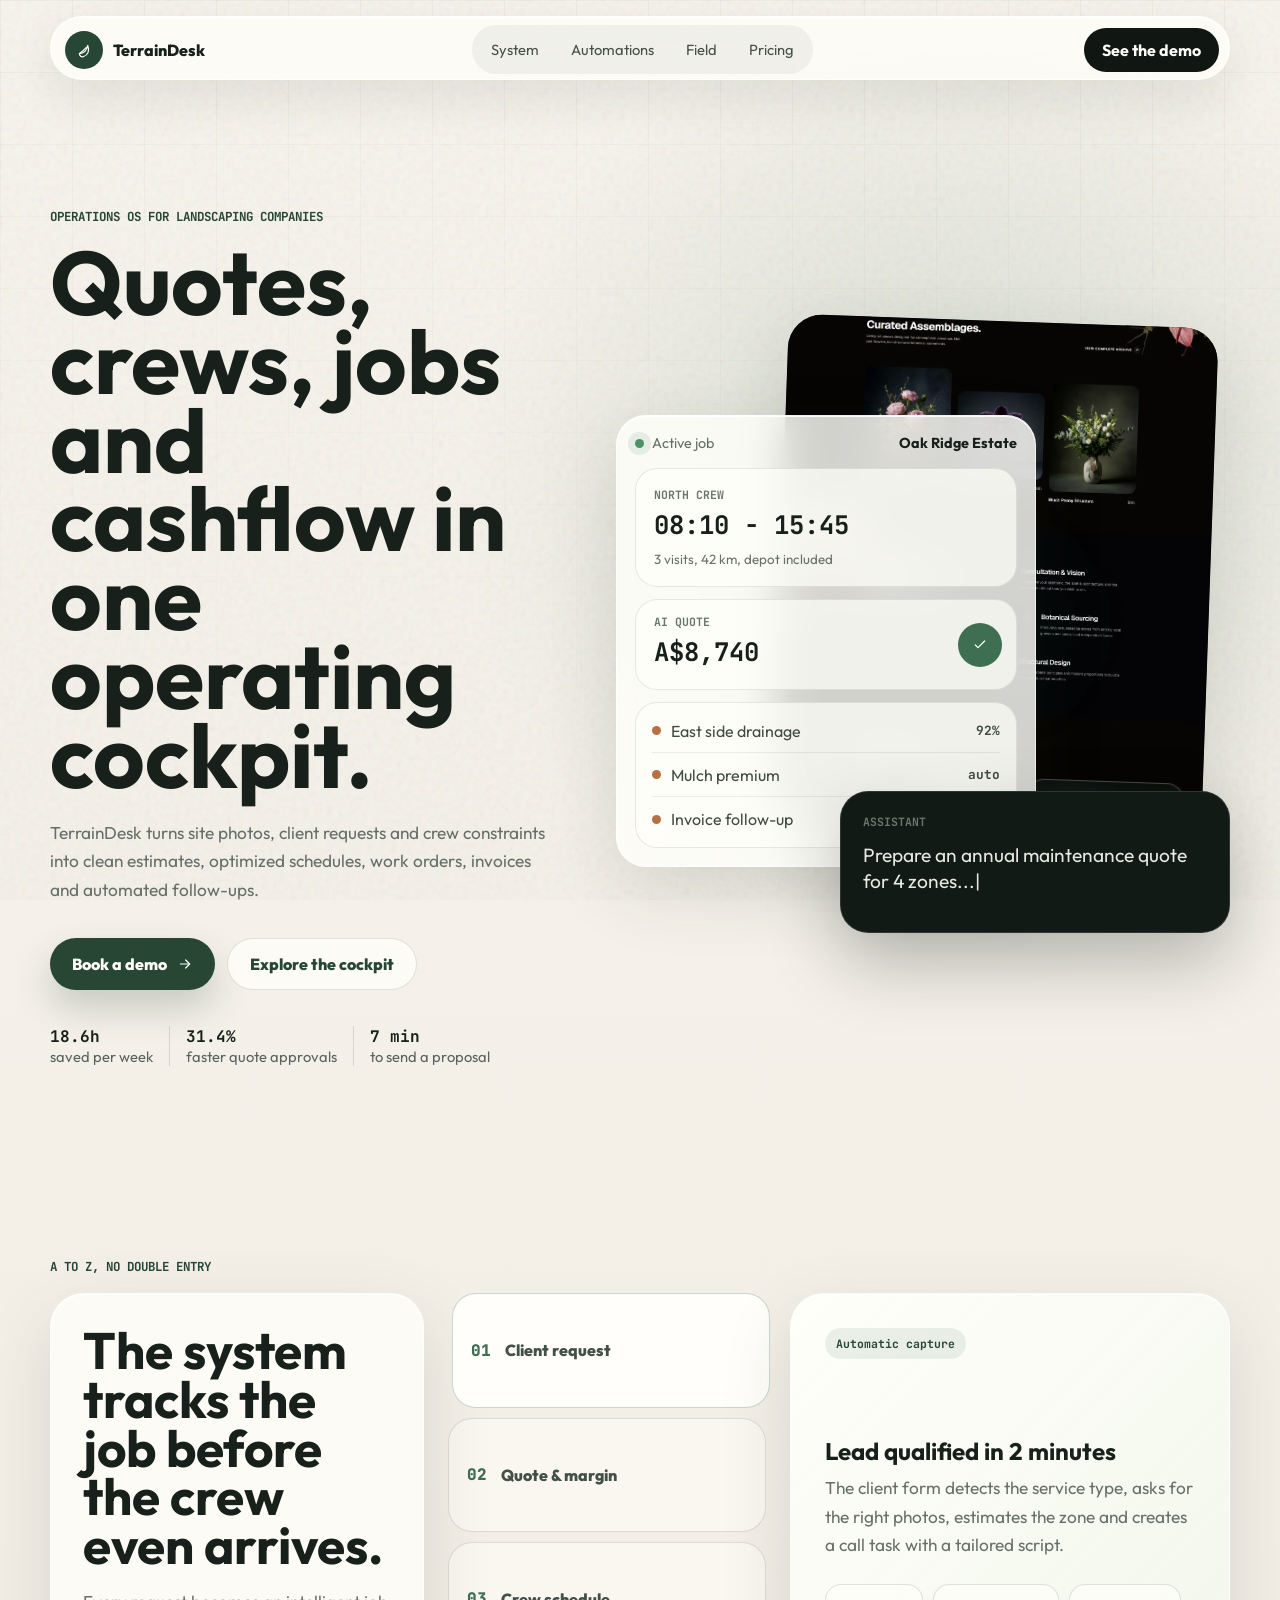
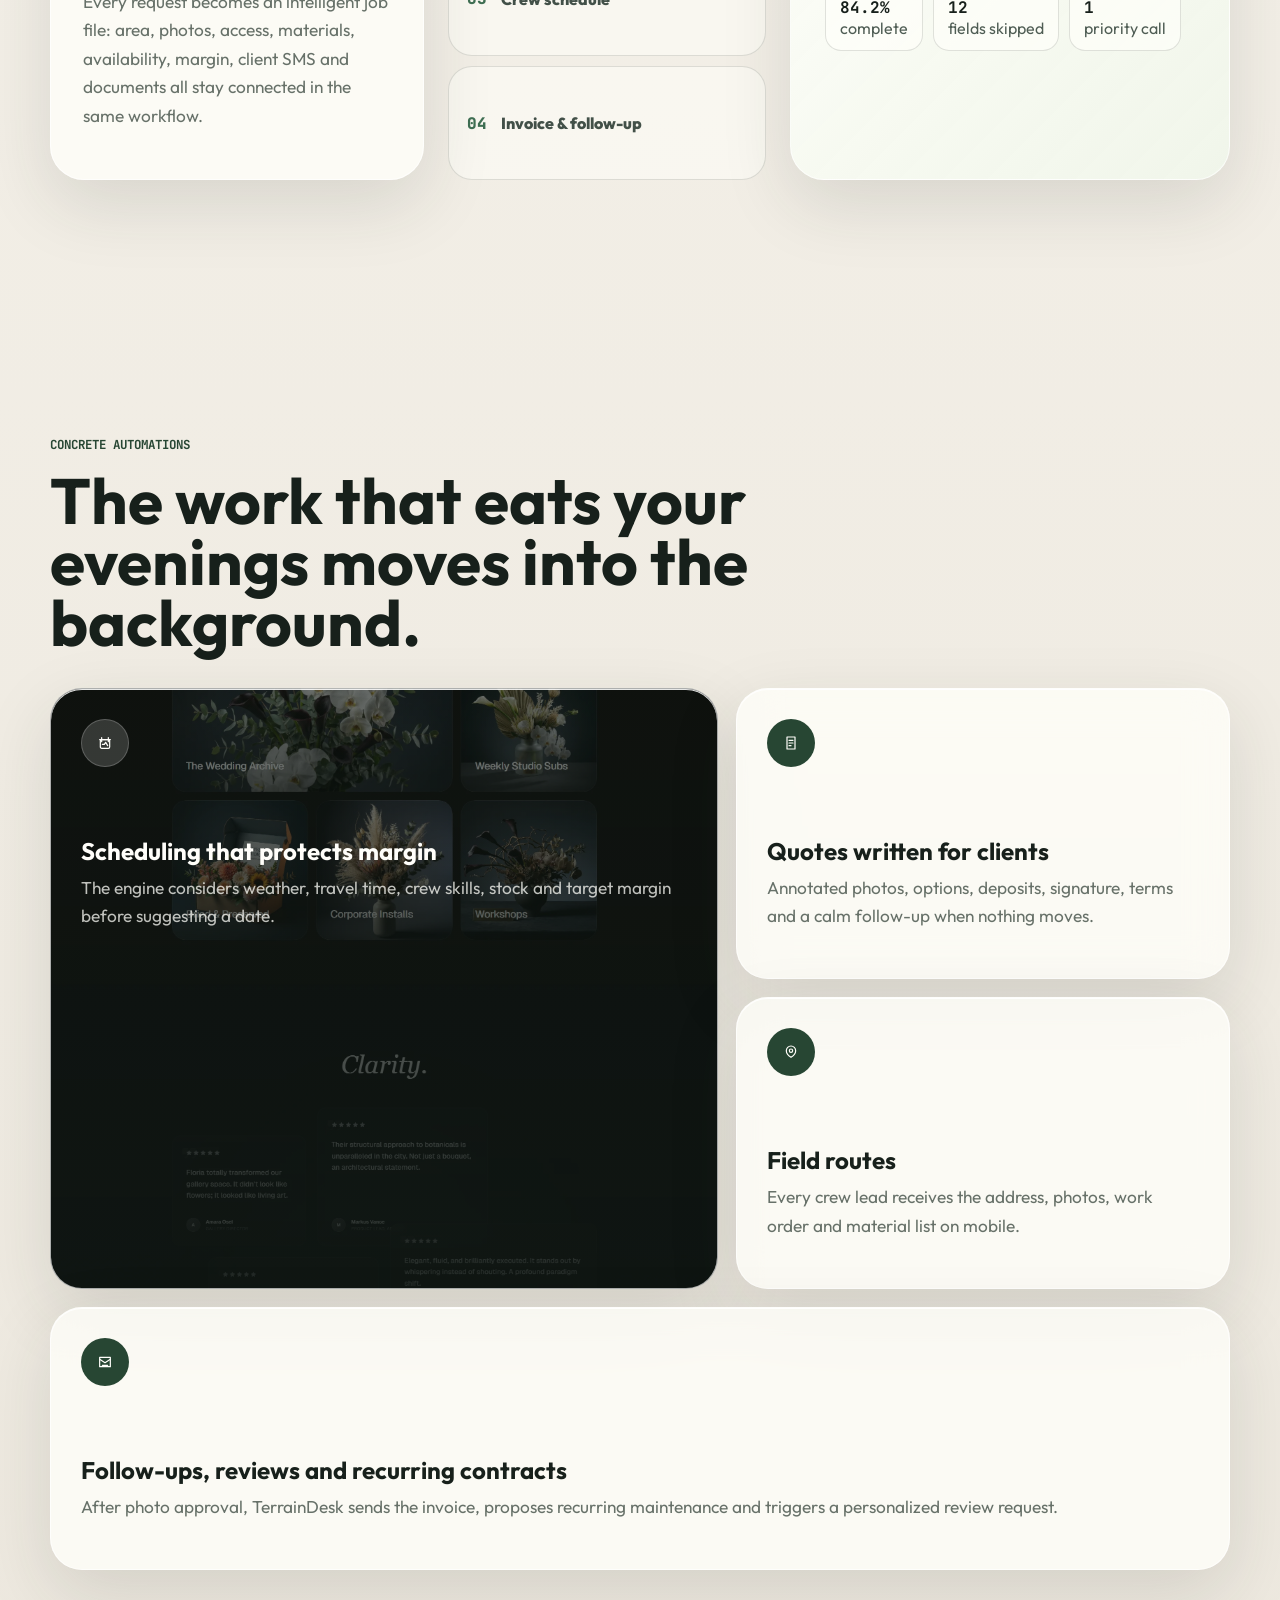
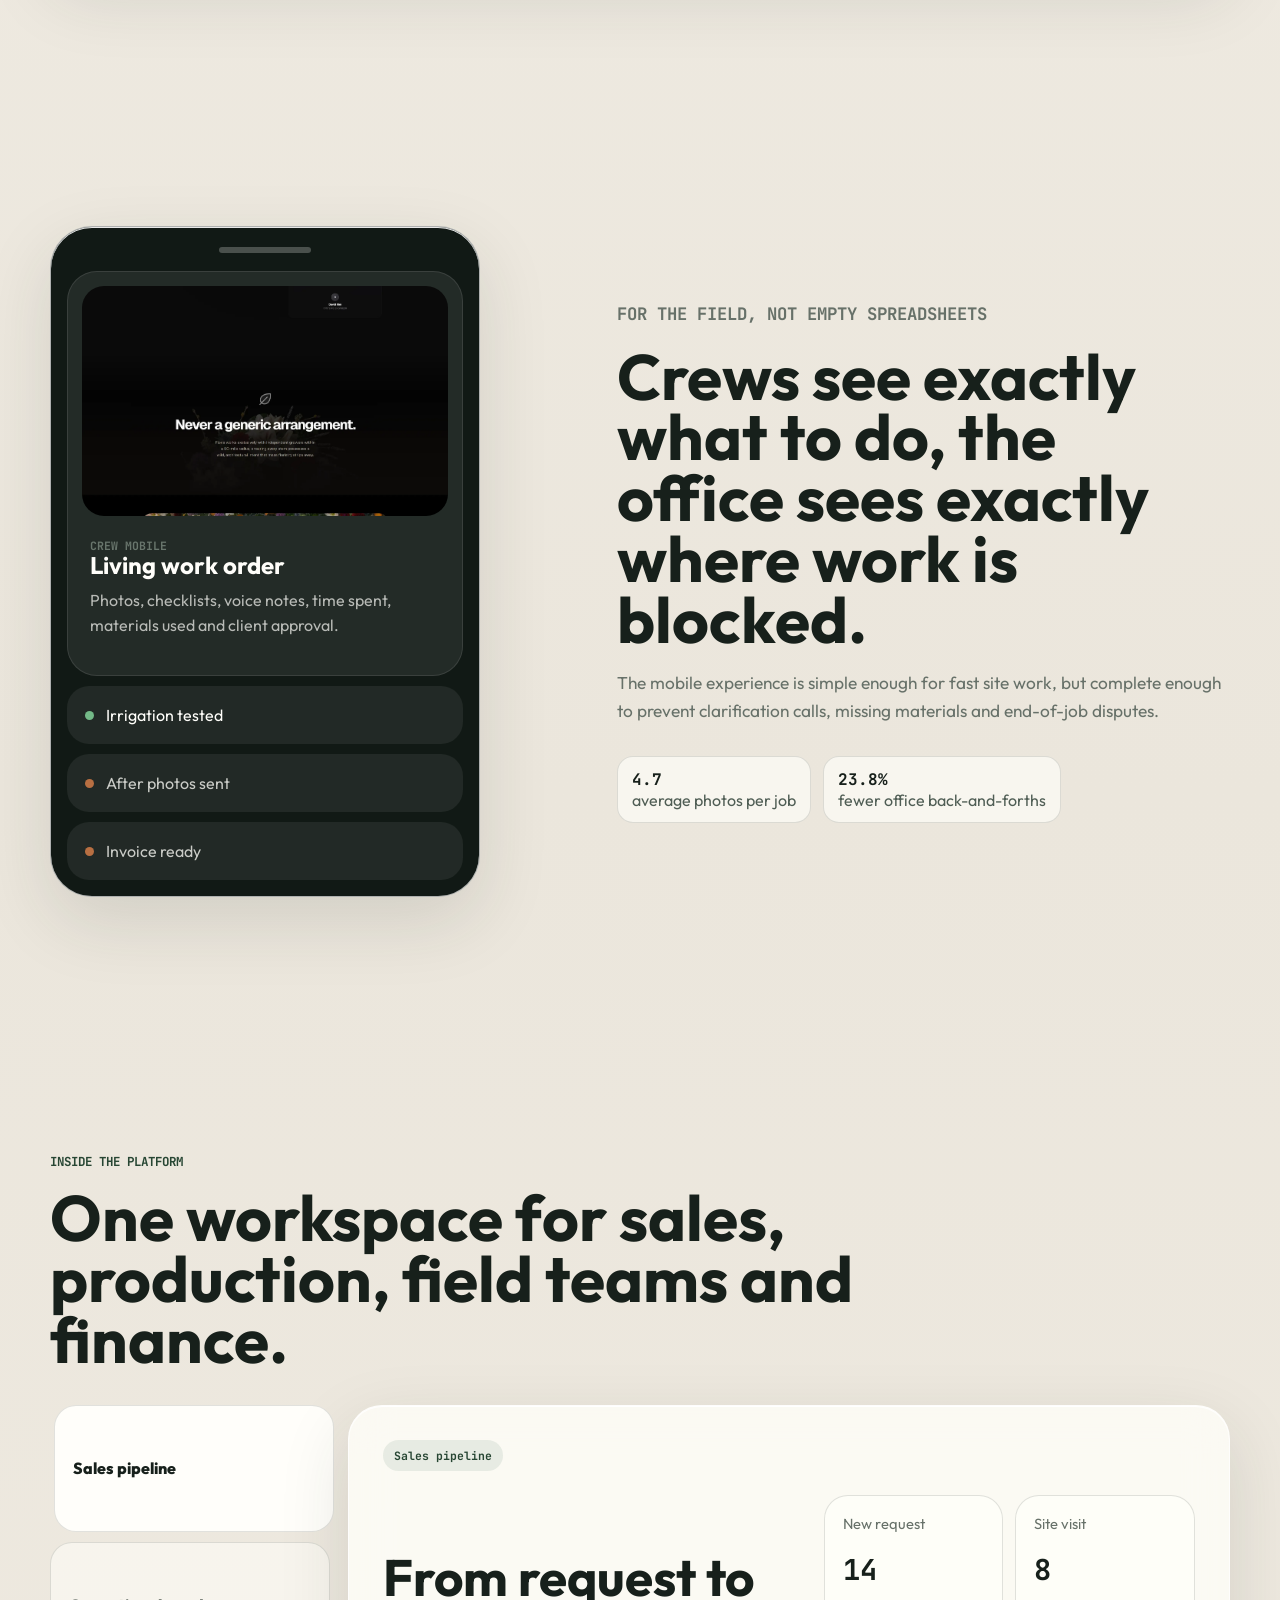
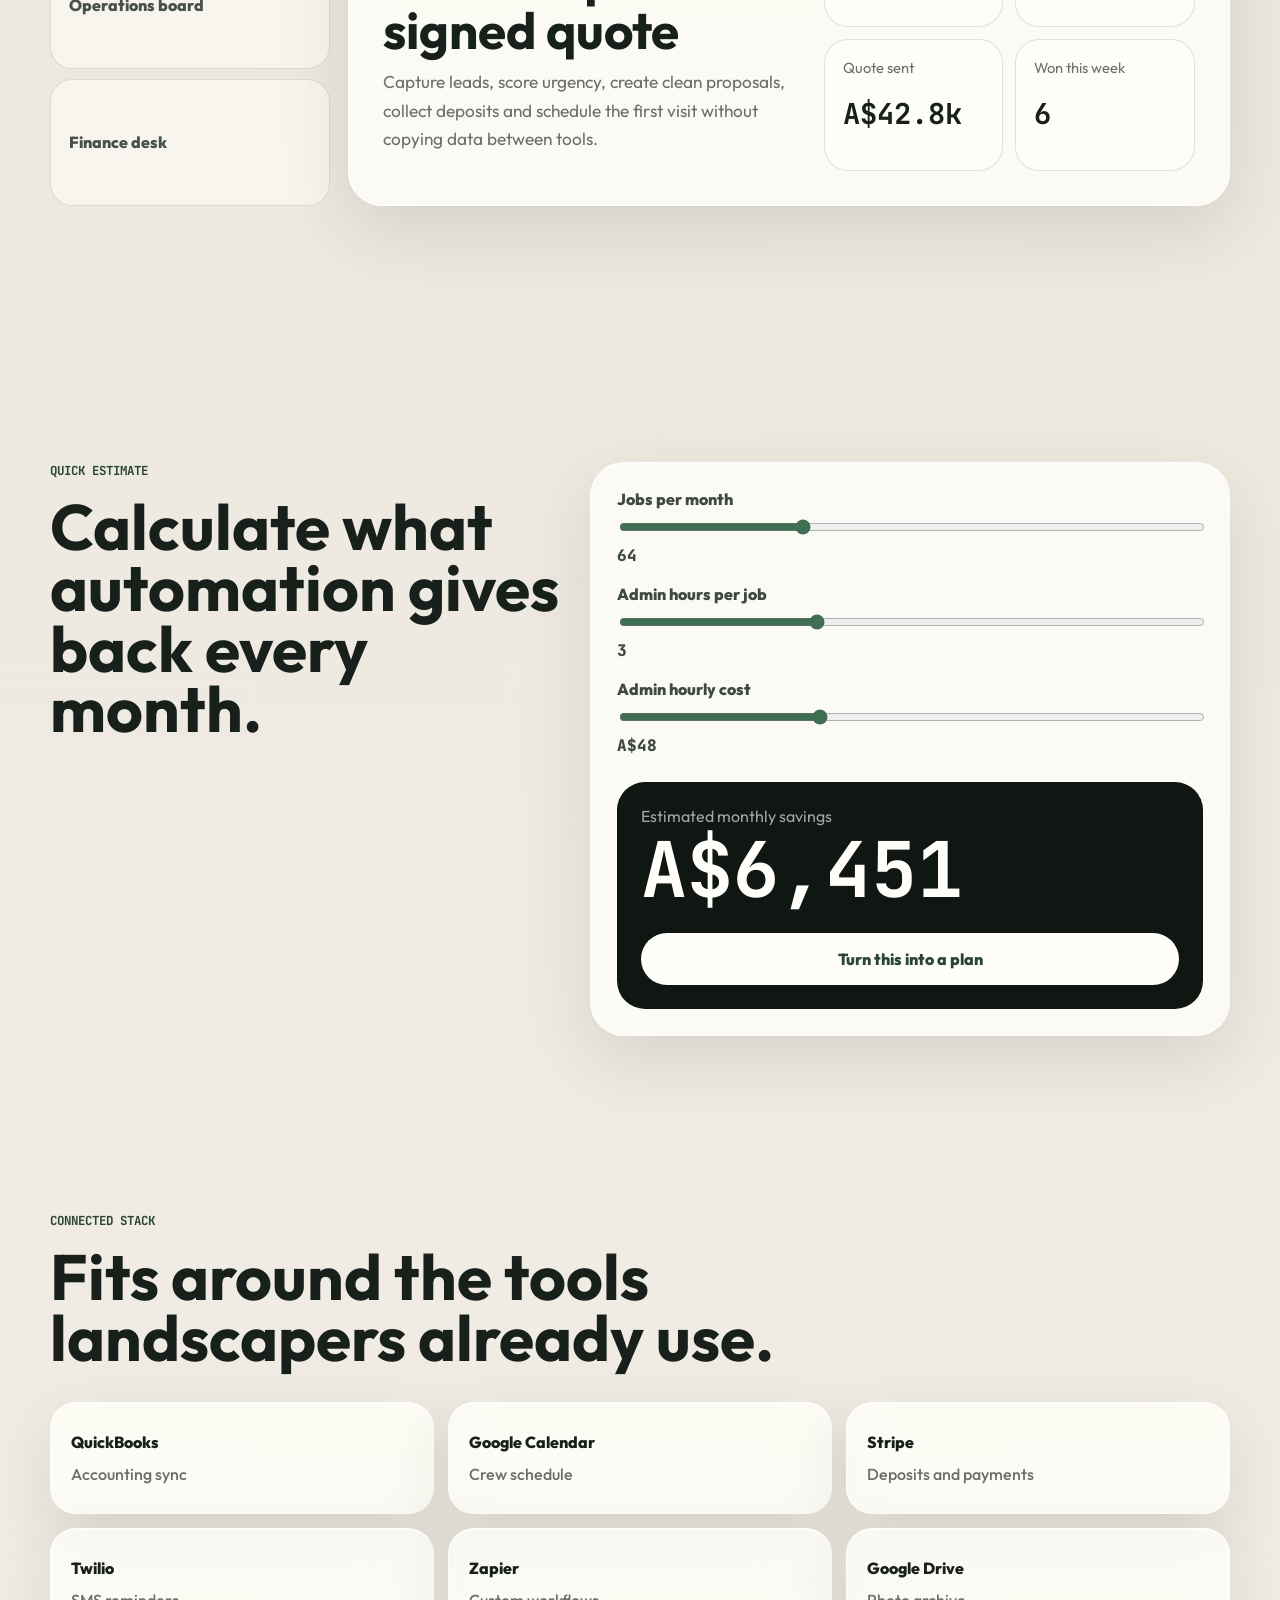
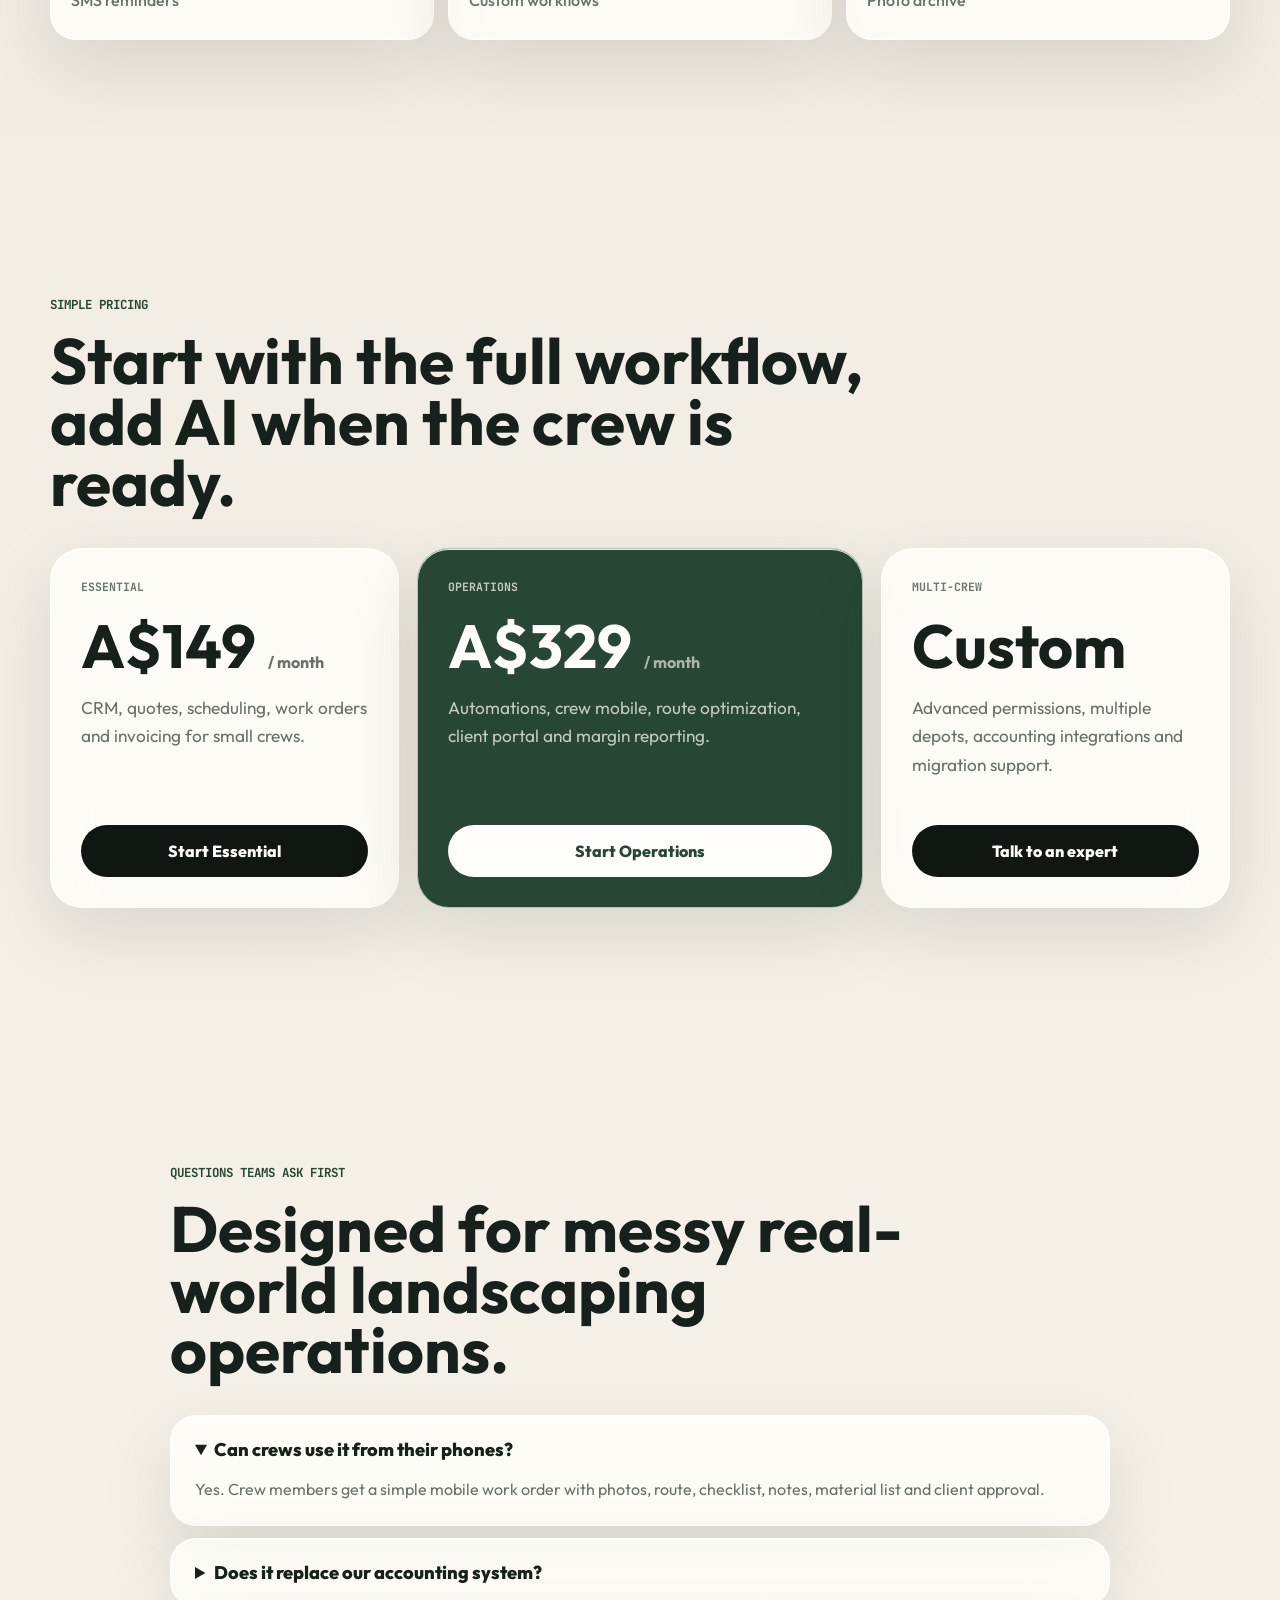
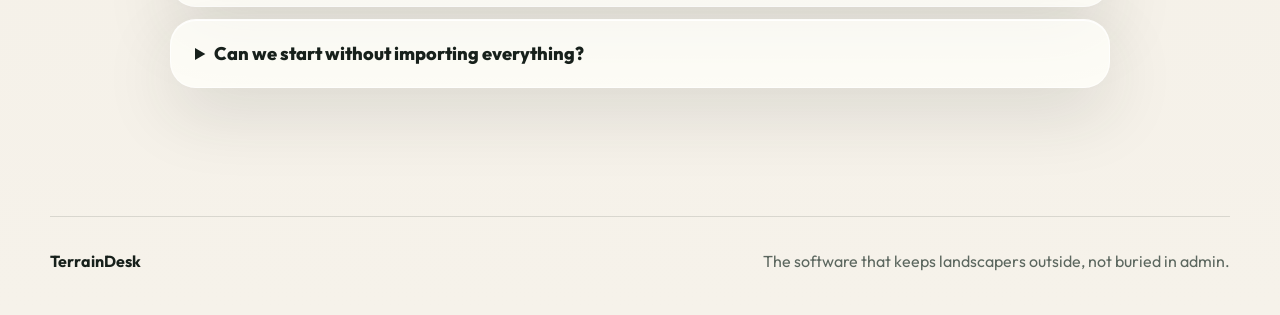
==== commit 818f1adf: "Switch pricing to AUD" ====
--- a/index.html
+++ b/index.html
@@ -70,7 +70,7 @@
           <div class="quote-card">
             <div>
               <span>AI quote</span>
-              <strong>$8,740</strong>
+              <strong>A$8,740</strong>
             </div>
             <button type="button" class="icon-btn" id="approve-quote" aria-label="Approve the quote">
               <svg viewBox="0 0 24 24" aria-hidden="true"><path d="m5 12 4 4L19 6"/></svg>
@@ -210,7 +210,7 @@
           <div class="module-board">
             <div><span>New request</span><b>14</b></div>
             <div><span>Site visit</span><b>8</b></div>
-            <div><span>Quote sent</span><b>$42.8k</b></div>
+            <div><span>Quote sent</span><b>A$42.8k</b></div>
             <div><span>Won this week</span><b>6</b></div>
           </div>
         </article>
@@ -236,11 +236,11 @@
         <label>
           Admin hourly cost
           <input id="rate" type="range" min="24" max="95" value="48">
-          <span id="rate-value">$48</span>
+          <span id="rate-value">A$48</span>
         </label>
         <output class="roi-output">
           <span>Estimated monthly savings</span>
-          <strong id="roi-value">$6,451</strong>
+          <strong id="roi-value">A$6,451</strong>
           <button type="button" data-open-demo data-plan="Operations">Turn this into a plan</button>
         </output>
       </form>
@@ -269,13 +269,13 @@
       <div class="price-row">
         <article class="price-panel">
           <span>Essential</span>
-          <h3>$149 <small>/ month</small></h3>
+          <h3>A$149 <small>/ month</small></h3>
           <p>CRM, quotes, scheduling, work orders and invoicing for small crews.</p>
           <button type="button" data-checkout-plan="Essential">Start Essential</button>
         </article>
         <article class="price-panel featured">
           <span>Operations</span>
-          <h3>$329 <small>/ month</small></h3>
+          <h3>A$329 <small>/ month</small></h3>
           <p>Automations, crew mobile, route optimization, client portal and margin reporting.</p>
           <button type="button" data-checkout-plan="Operations">Start Operations</button>
         </article>
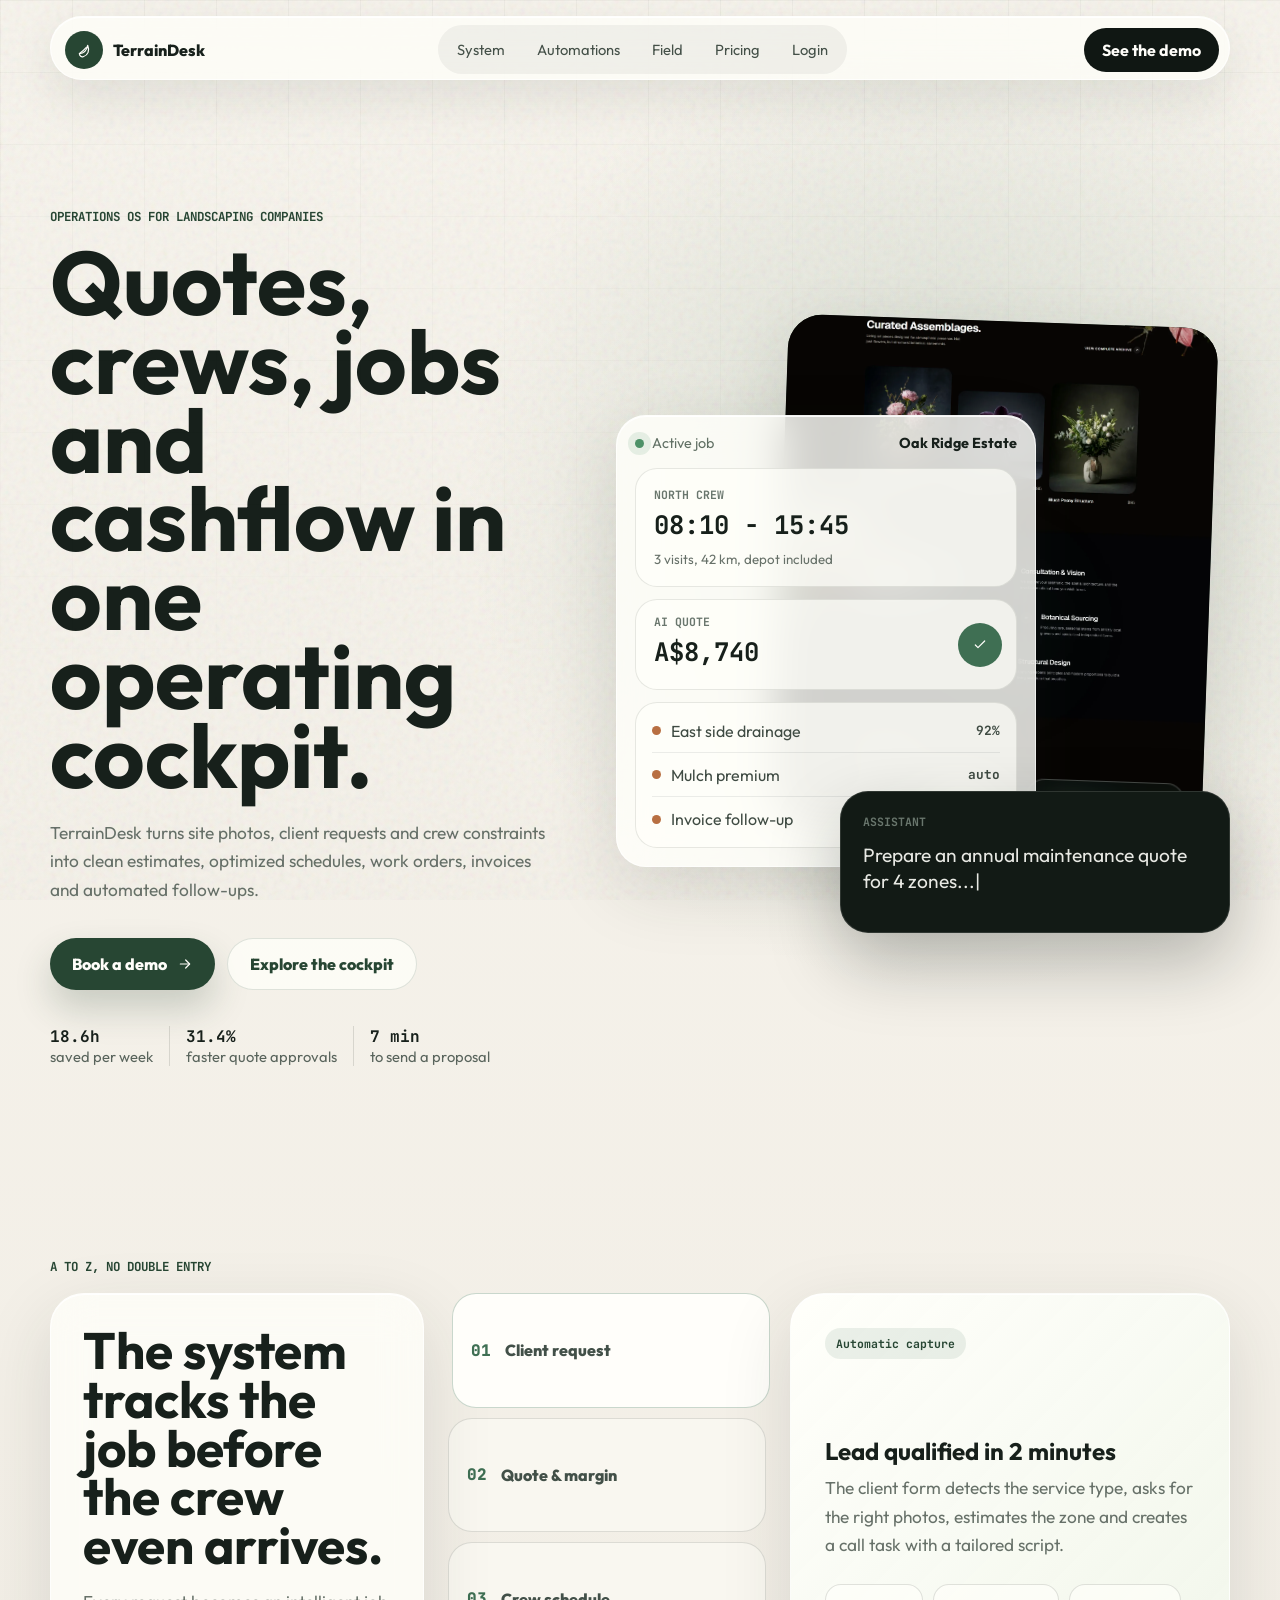
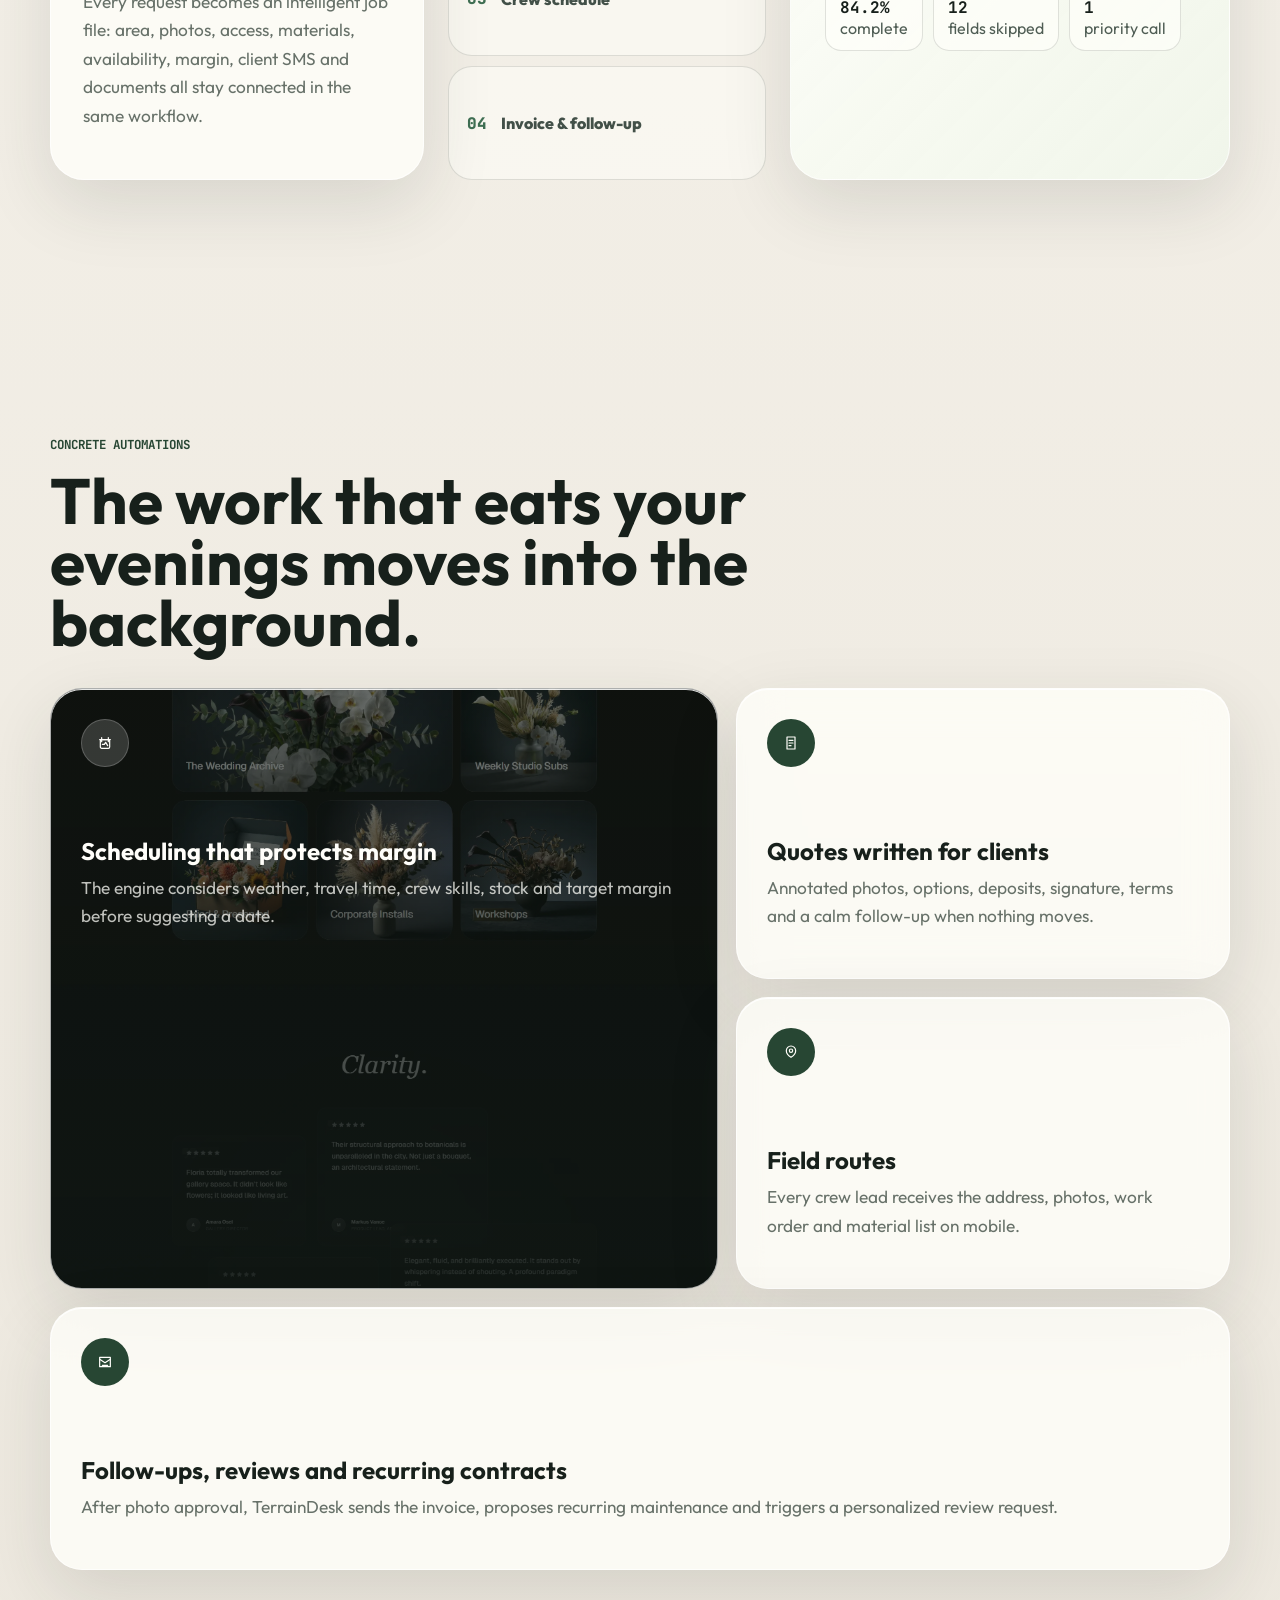
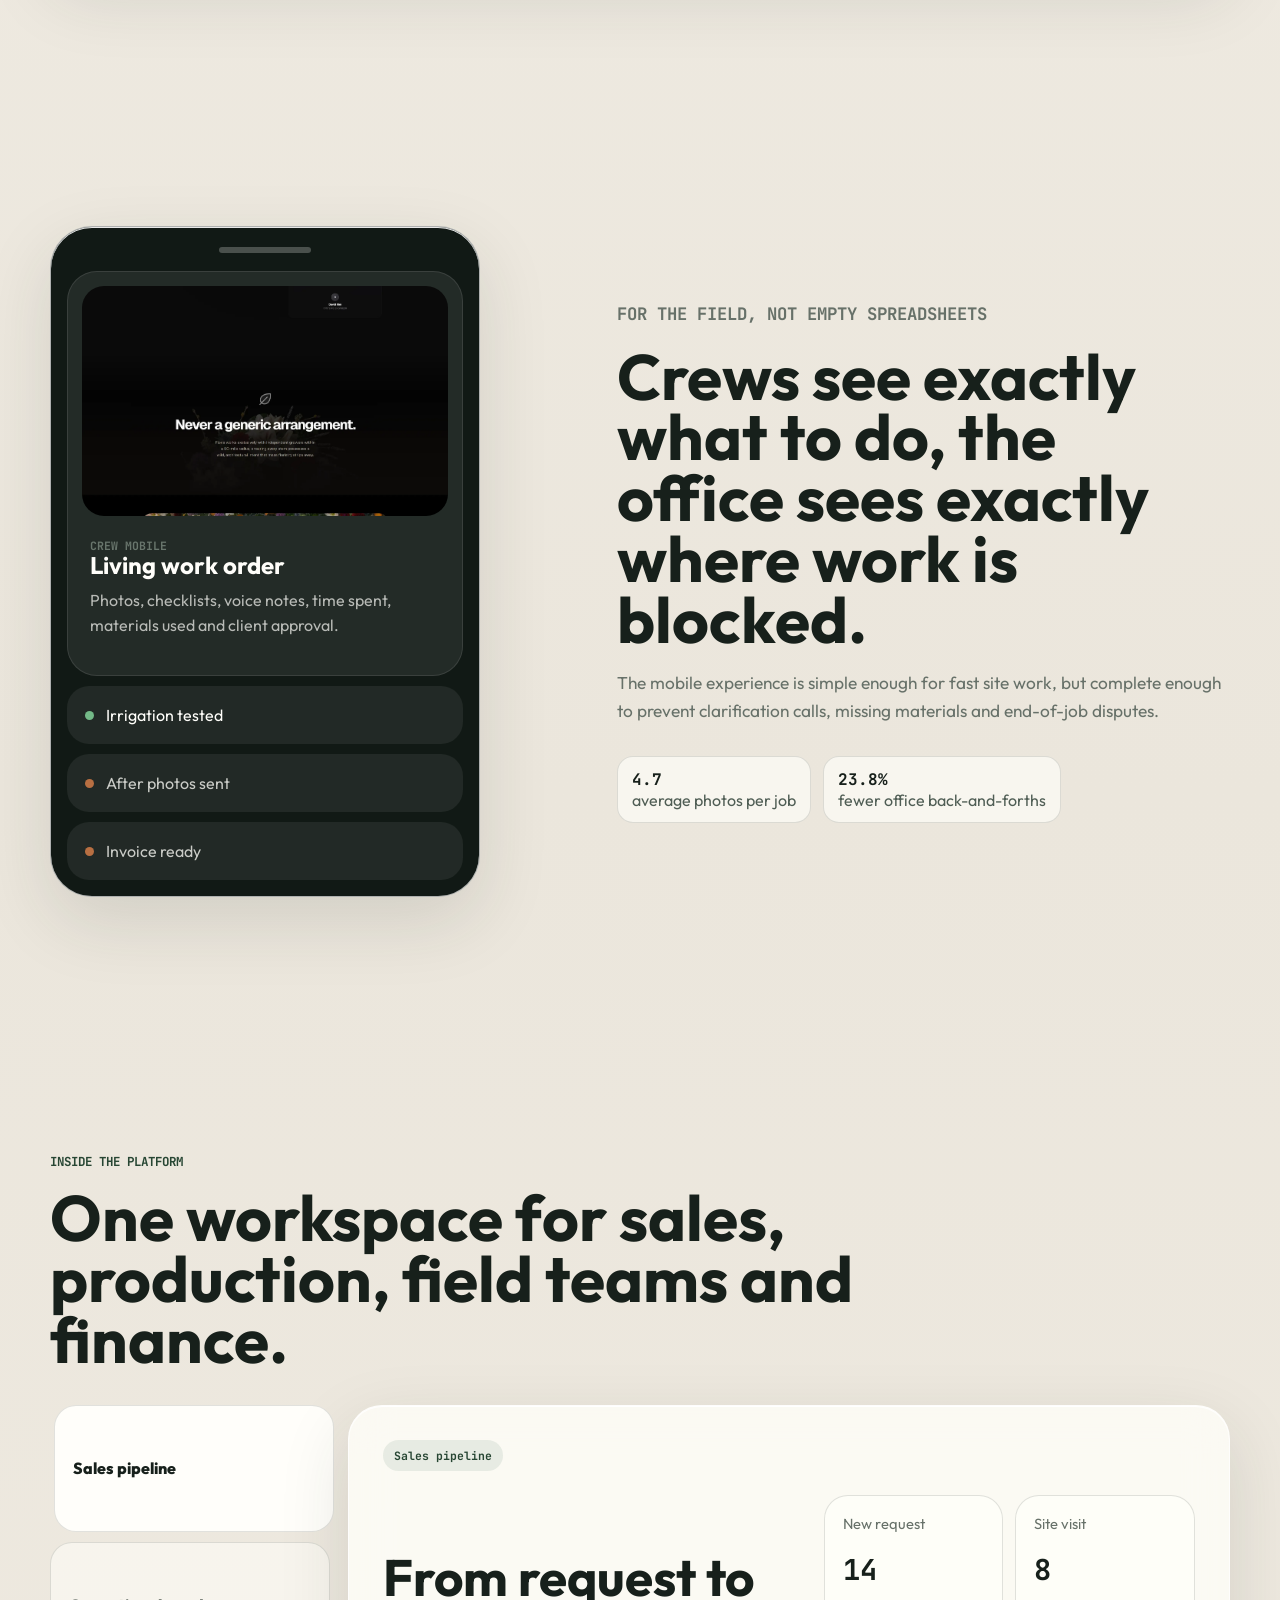
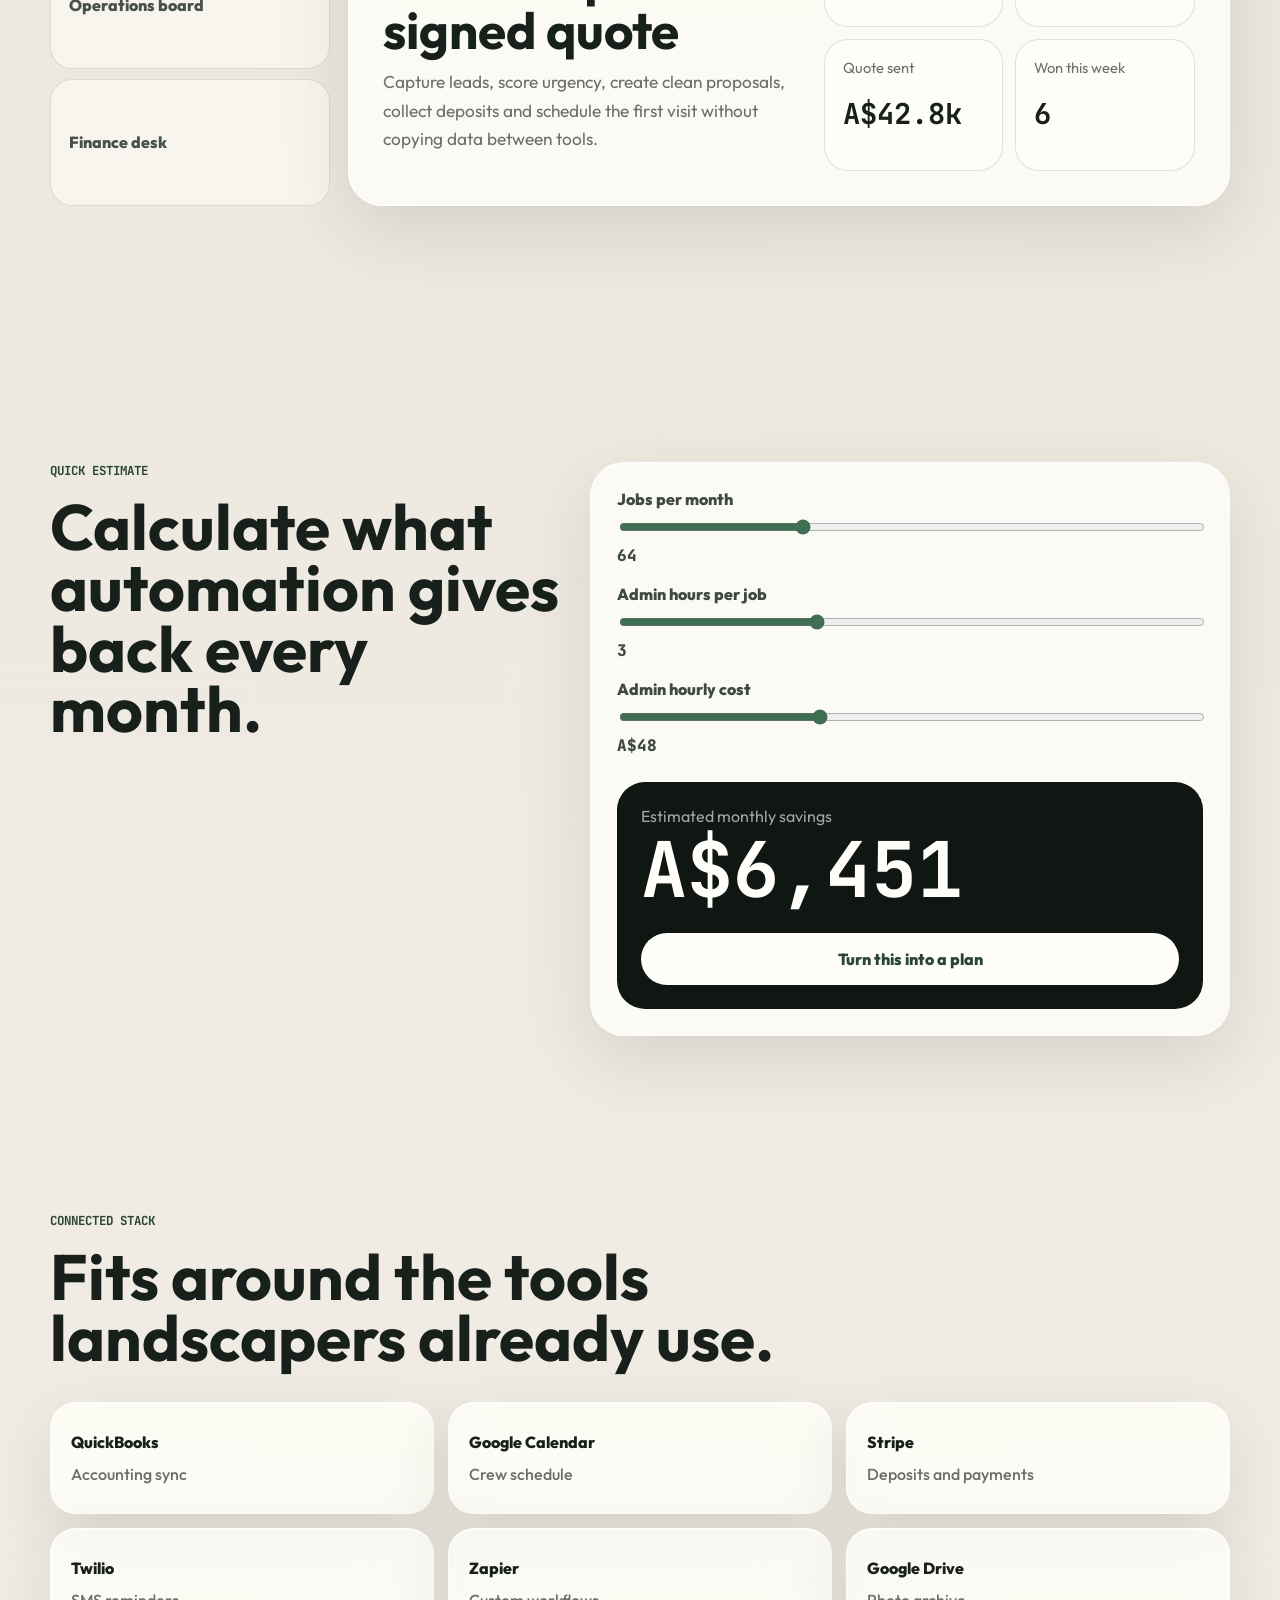
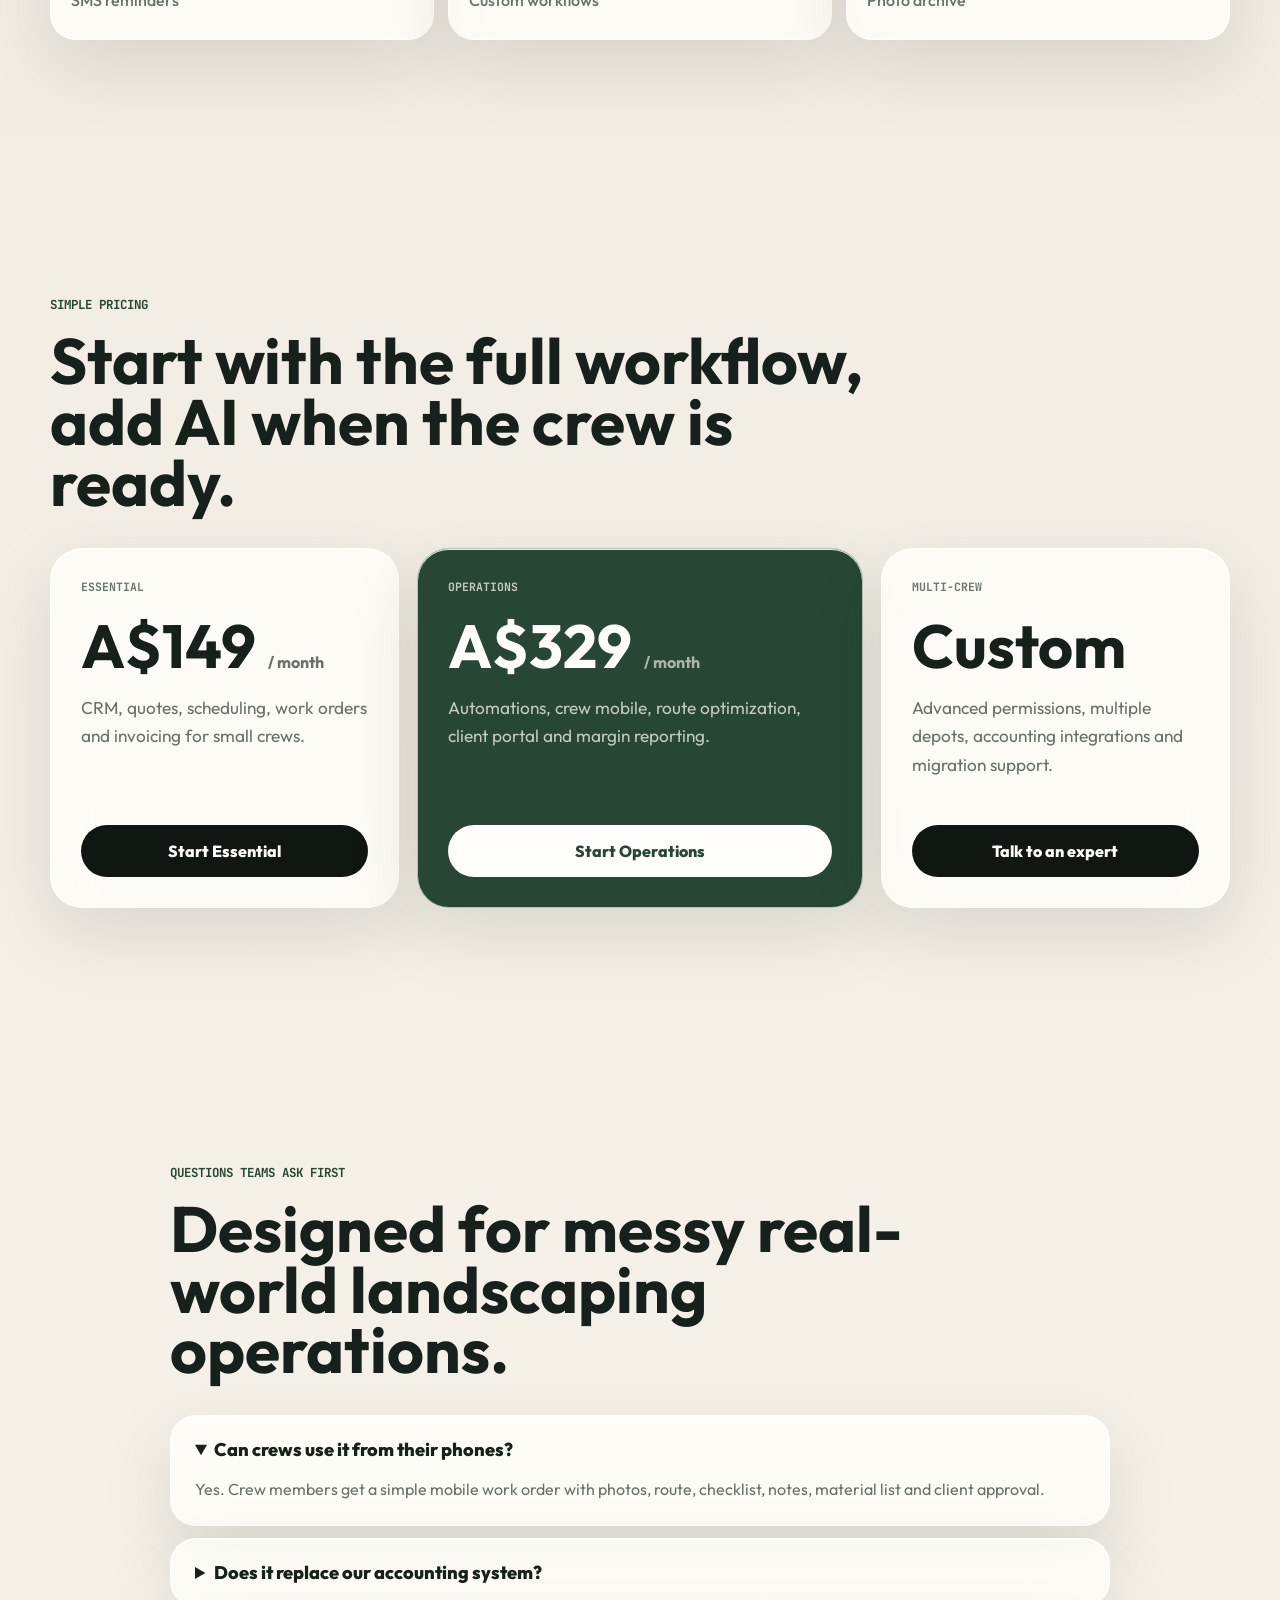
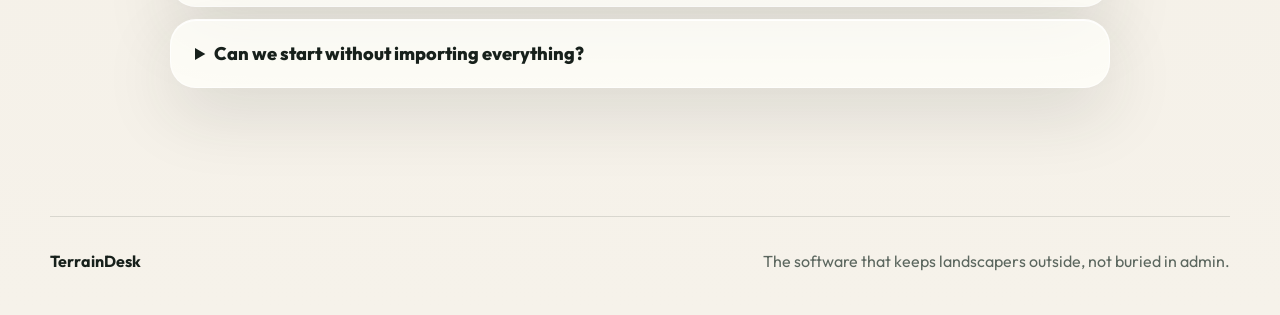
==== commit 1f8ffcfd: "Add client workspace and admin MVP" ====
--- a/index.html
+++ b/index.html
@@ -25,6 +25,7 @@
       <a href="#automations">Automations</a>
       <a href="#terrain">Field</a>
       <a href="#prix">Pricing</a>
+      <a href="app.html">Login</a>
     </nav>
     <button class="nav-cta" type="button" data-open-demo data-plan="Operations">See the demo</button>
   </header>
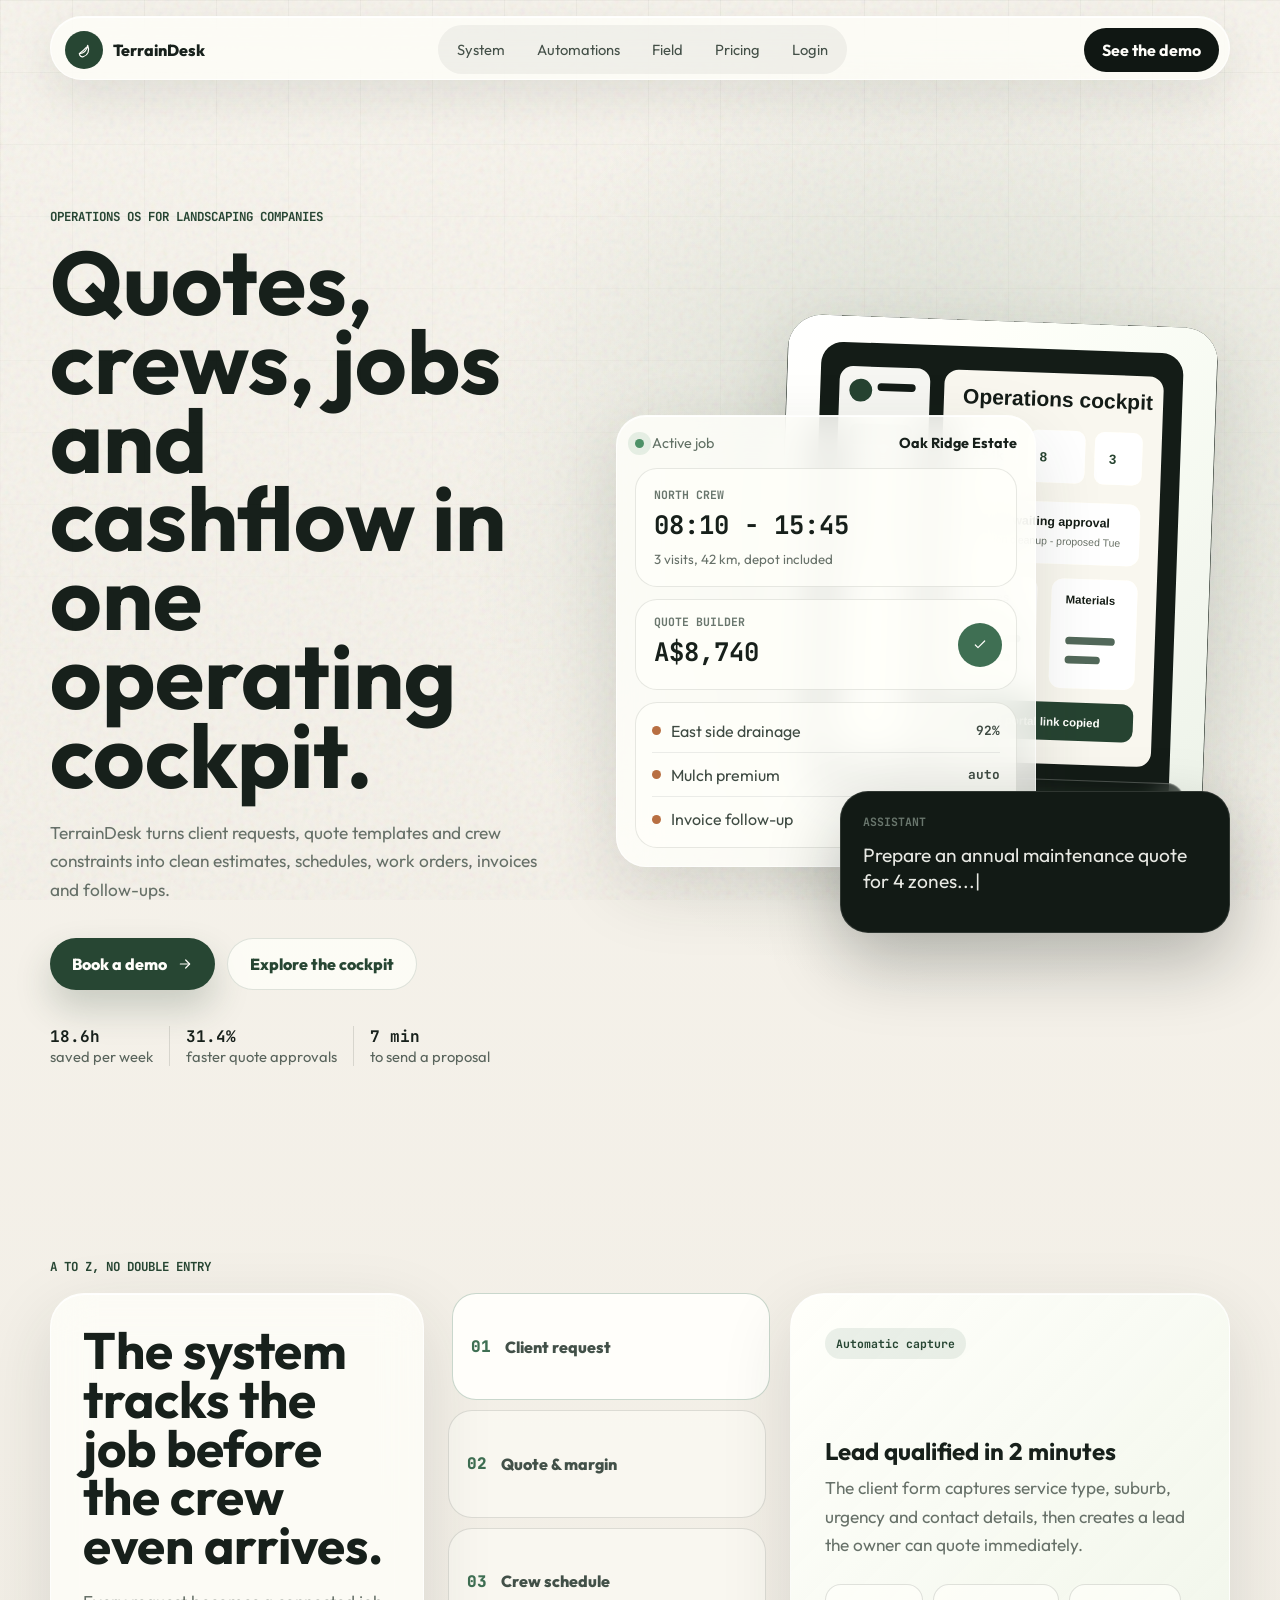
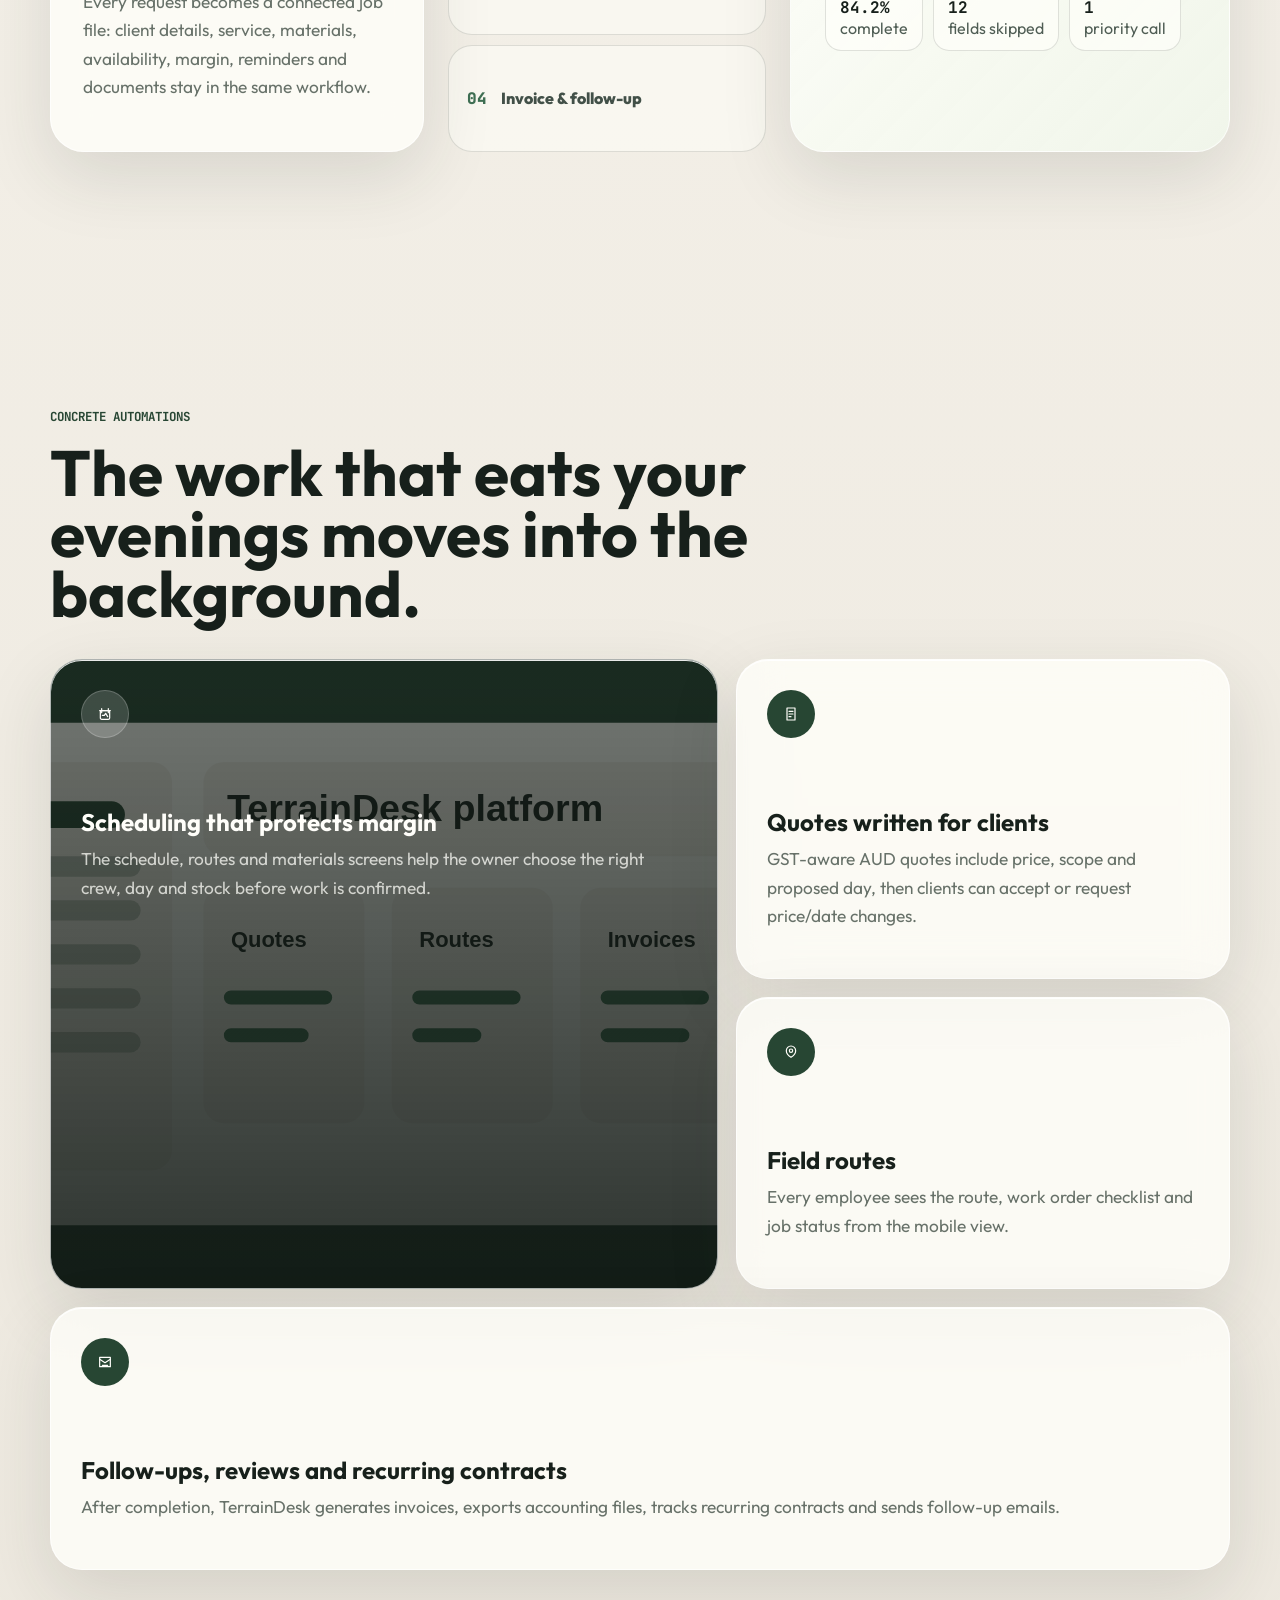
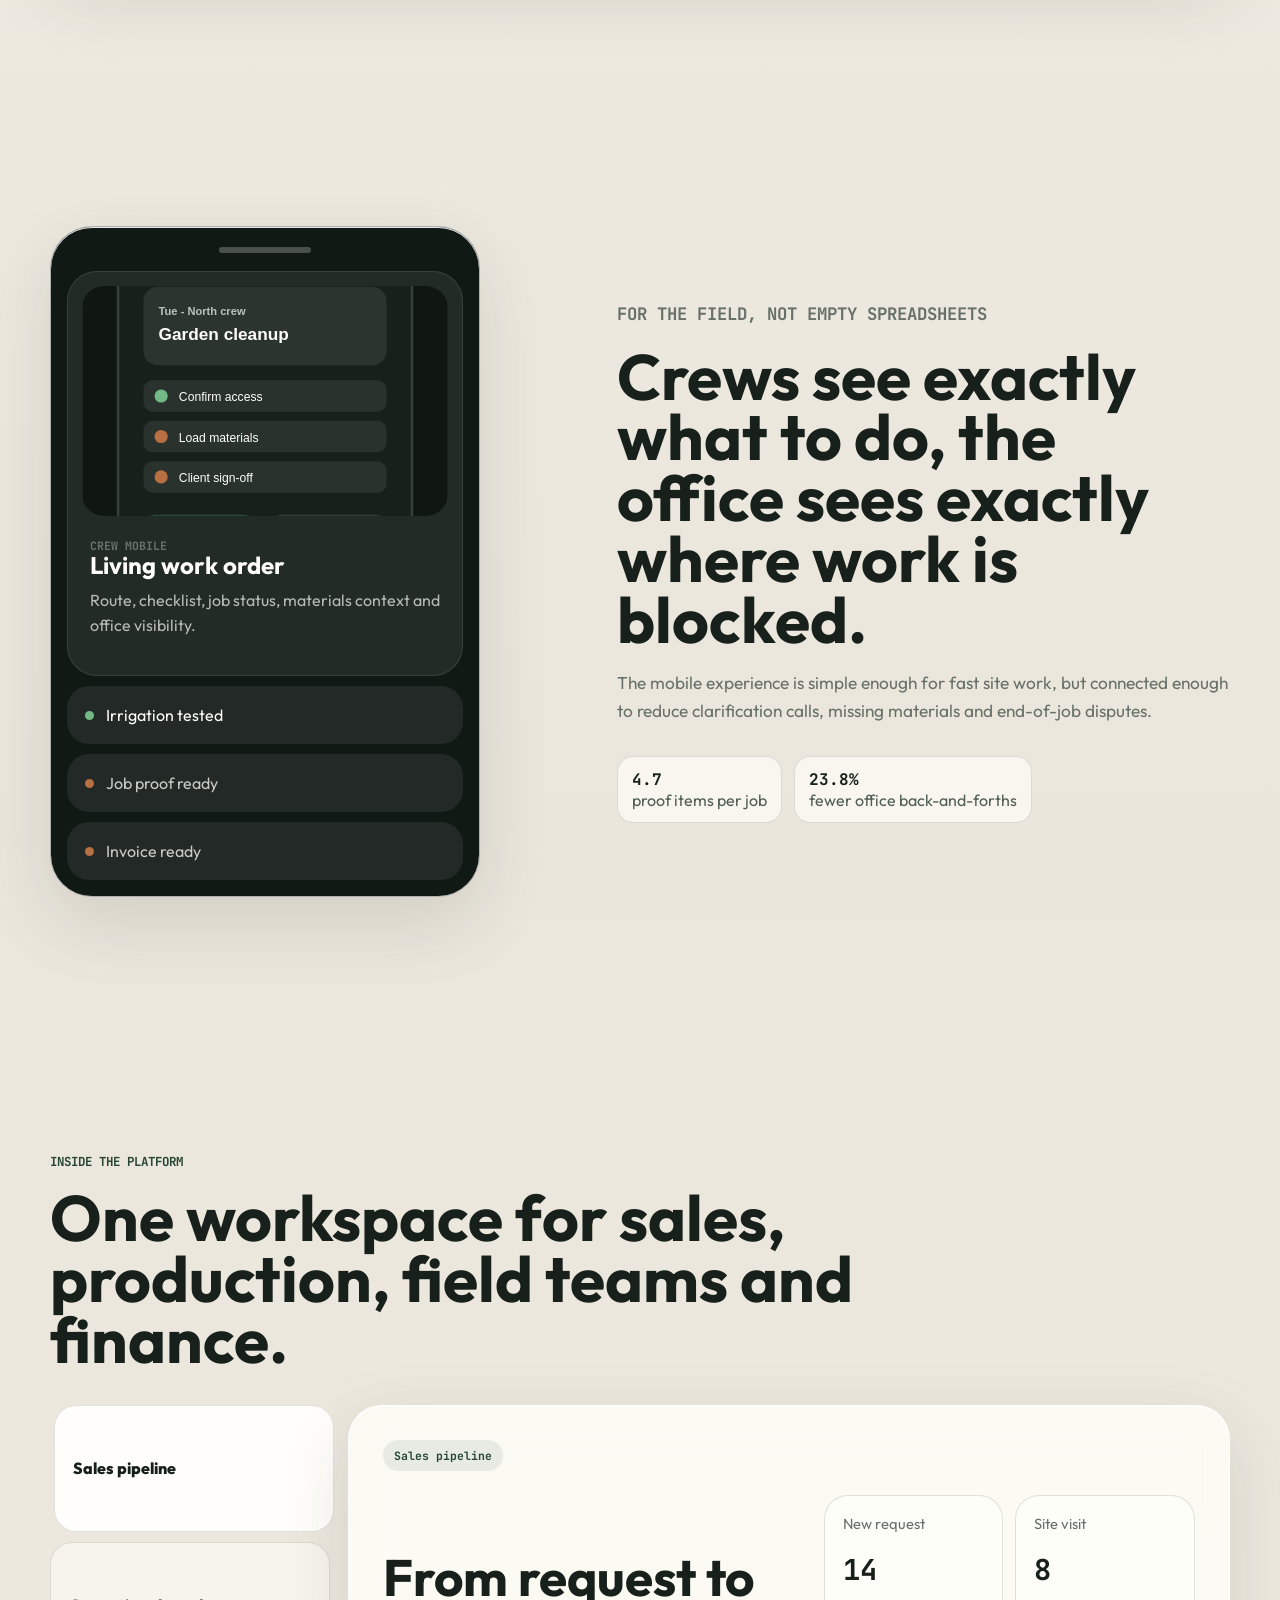
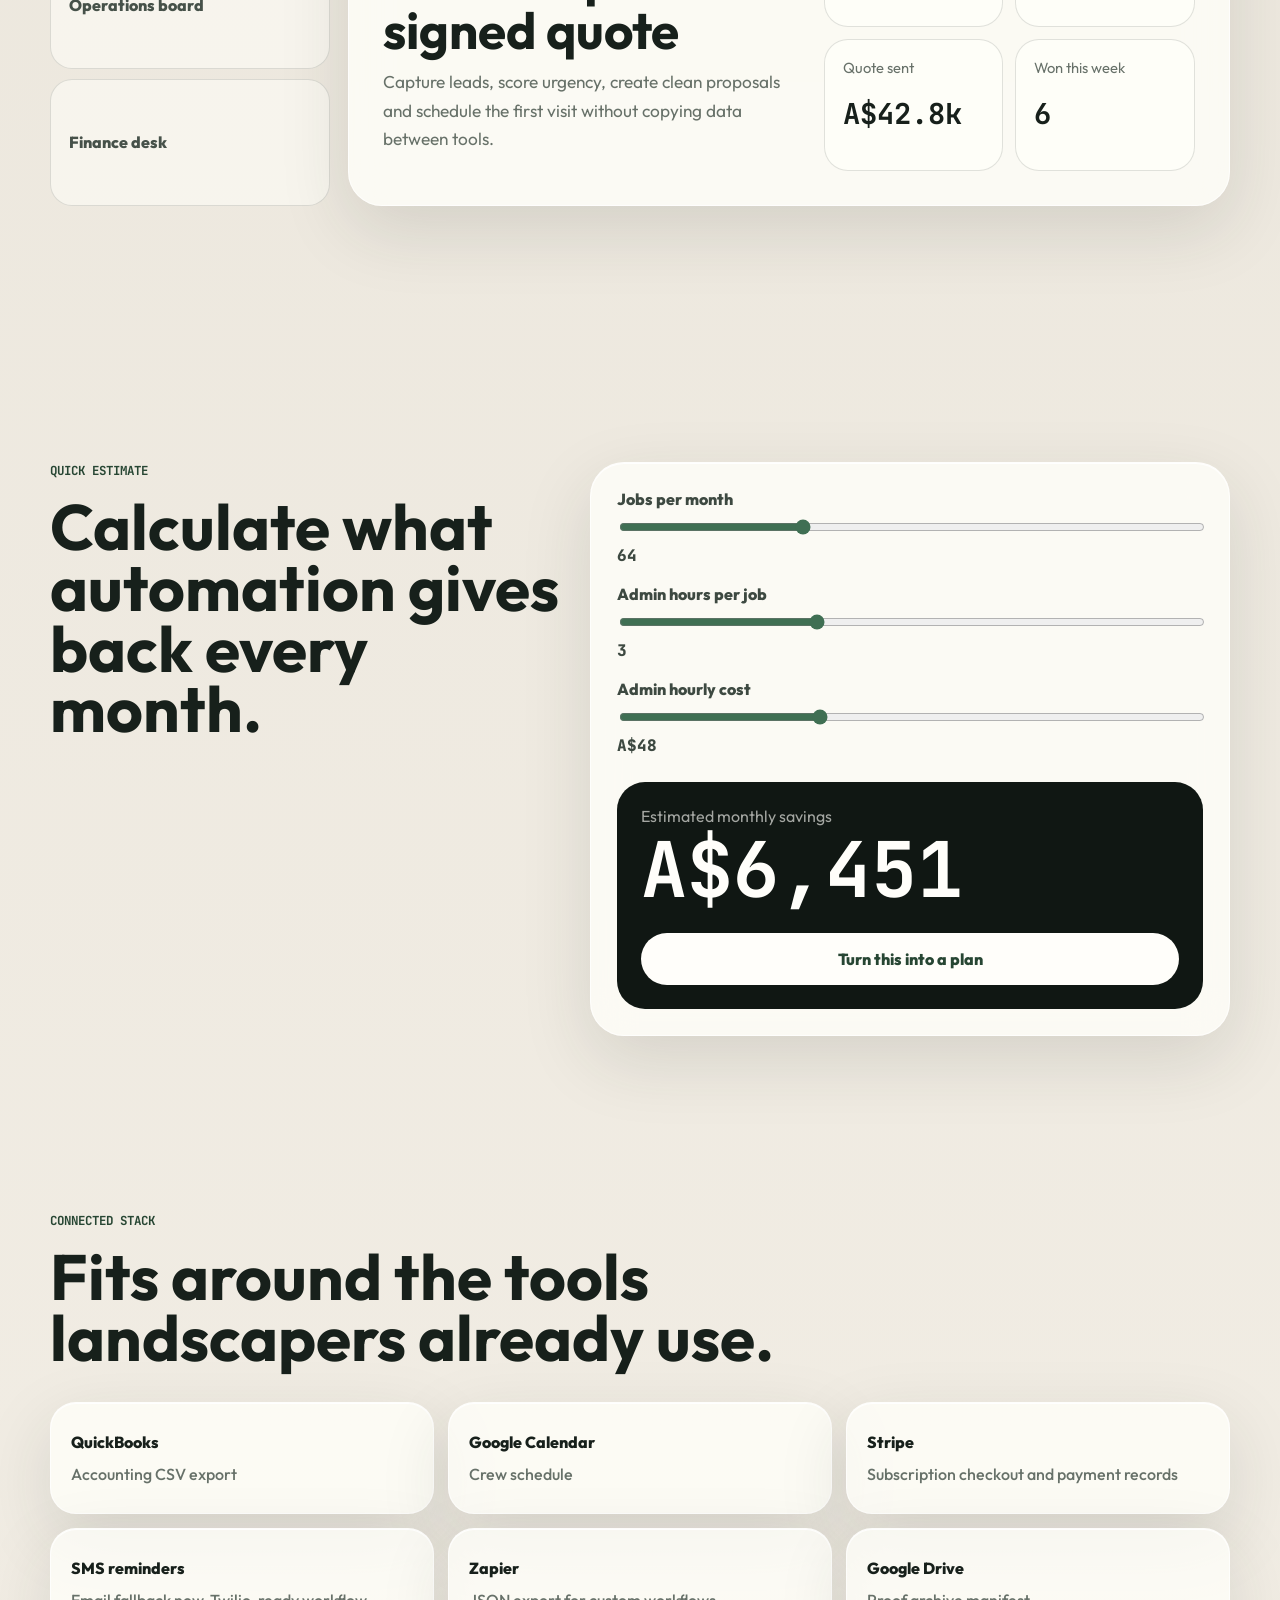
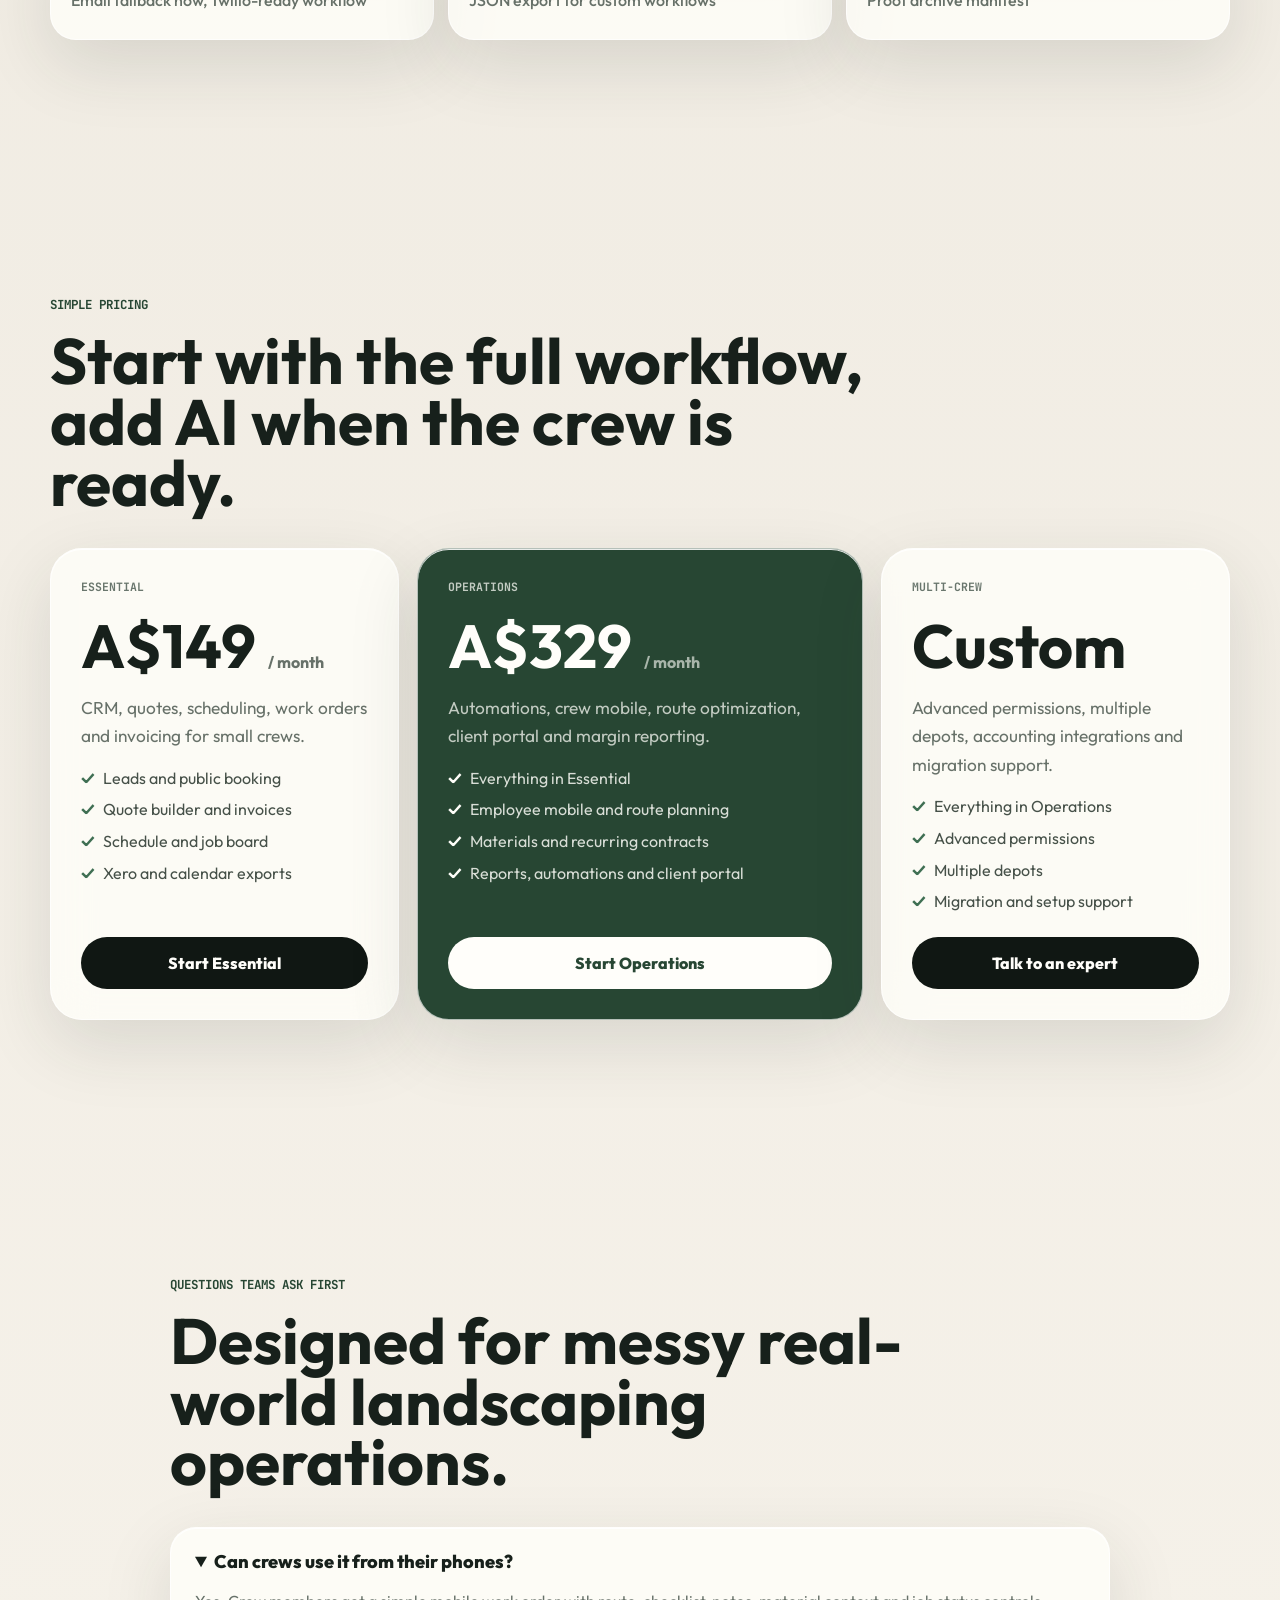
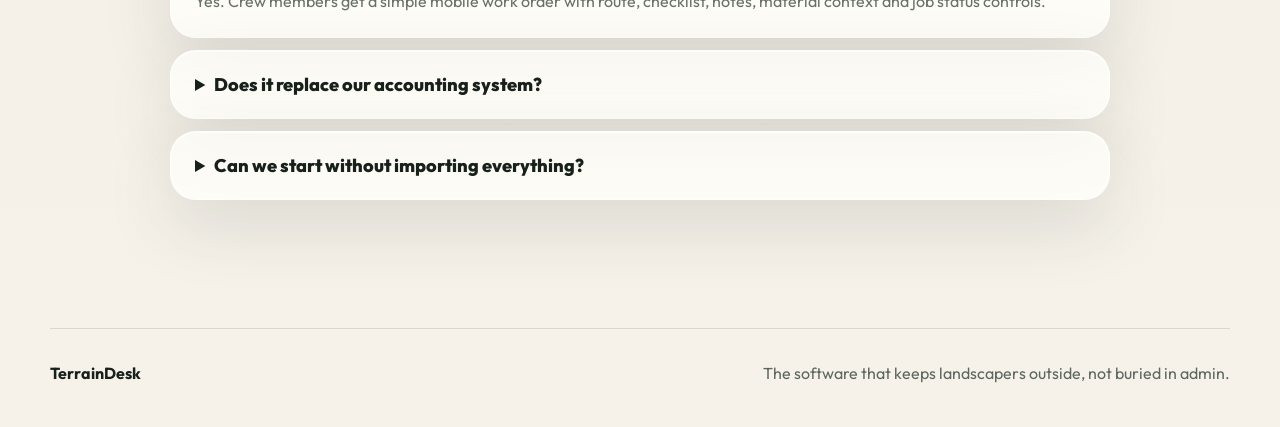
==== commit 3bb83d3e: "Align app modules with landing promises" ====
--- a/index.html
+++ b/index.html
@@ -35,7 +35,7 @@
       <div class="hero-copy">
         <p class="eyebrow">Operations OS for landscaping companies</p>
         <h1>Quotes, crews, jobs and cashflow in one operating cockpit.</h1>
-        <p class="hero-text">TerrainDesk turns site photos, client requests and crew constraints into clean estimates, optimized schedules, work orders, invoices and automated follow-ups.</p>
+        <p class="hero-text">TerrainDesk turns client requests, quote templates and crew constraints into clean estimates, schedules, work orders, invoices and follow-ups.</p>
         <div class="hero-actions">
           <button class="primary-action" type="button" data-open-demo data-plan="Operations">
             <span>Book a demo</span>
@@ -52,8 +52,8 @@
 
       <div class="hero-stage" aria-label="TerrainDesk software preview">
         <div class="field-photo">
-          <img src="assets/field-top.webp" alt="Planting composition used as a job reference">
-          <div class="photo-tag">Before / after synced</div>
+          <img src="assets/product-dashboard.svg" alt="TerrainDesk dashboard showing jobs, routes and quotes">
+          <div class="photo-tag">Actual product workflow</div>
         </div>
         <div class="ops-panel">
           <div class="panel-head">
@@ -70,7 +70,7 @@
           </div>
           <div class="quote-card">
             <div>
-              <span>AI quote</span>
+              <span>Quote builder</span>
               <strong>A$8,740</strong>
             </div>
             <button type="button" class="icon-btn" id="approve-quote" aria-label="Approve the quote">
@@ -95,7 +95,7 @@
       <div class="workflow-grid">
         <article class="workflow-copy">
           <h2>The system tracks the job before the crew even arrives.</h2>
-          <p>Every request becomes an intelligent job file: area, photos, access, materials, availability, margin, client SMS and documents all stay connected in the same workflow.</p>
+          <p>Every request becomes a connected job file: client details, service, materials, availability, margin, reminders and documents stay in the same workflow.</p>
         </article>
         <div class="workflow-steps">
           <button class="step active" data-step="lead">
@@ -118,7 +118,7 @@
         <article class="workflow-preview" id="workflow-preview">
           <span class="preview-label">Automatic capture</span>
           <h3>Lead qualified in 2 minutes</h3>
-          <p>The client form detects the service type, asks for the right photos, estimates the zone and creates a call task with a tailored script.</p>
+          <p>The client form captures service type, suburb, urgency and contact details, then creates a lead the owner can quote immediately.</p>
           <div class="preview-metrics">
             <span><b>84.2%</b> complete</span>
             <span><b>12</b> fields skipped</span>
@@ -139,28 +139,28 @@
             <svg viewBox="0 0 24 24" aria-hidden="true"><path d="M4 7h16"/><path d="M7 4v6"/><path d="M17 4v6"/><rect x="5" y="7" width="14" height="13" rx="2"/><path d="M8 14h3l2-3 3 5"/></svg>
           </div>
           <h3>Scheduling that protects margin</h3>
-          <p>The engine considers weather, travel time, crew skills, stock and target margin before suggesting a date.</p>
+          <p>The schedule, routes and materials screens help the owner choose the right crew, day and stock before work is confirmed.</p>
         </article>
         <article class="feature" tabindex="0">
           <div class="feature-icon">
             <svg viewBox="0 0 24 24" aria-hidden="true"><path d="M6 3h12v18H6z"/><path d="M9 8h6"/><path d="M9 12h6"/><path d="M9 16h3"/></svg>
           </div>
           <h3>Quotes written for clients</h3>
-          <p>Annotated photos, options, deposits, signature, terms and a calm follow-up when nothing moves.</p>
+          <p>GST-aware AUD quotes include price, scope and proposed day, then clients can accept or request price/date changes.</p>
         </article>
         <article class="feature" tabindex="0">
           <div class="feature-icon">
             <svg viewBox="0 0 24 24" aria-hidden="true"><path d="M12 20s7-4.4 7-10a7 7 0 0 0-14 0c0 5.6 7 10 7 10Z"/><circle cx="12" cy="10" r="2.5"/></svg>
           </div>
           <h3>Field routes</h3>
-          <p>Every crew lead receives the address, photos, work order and material list on mobile.</p>
+          <p>Every employee sees the route, work order checklist and job status from the mobile view.</p>
         </article>
         <article class="feature wide" tabindex="0">
           <div class="feature-icon">
             <svg viewBox="0 0 24 24" aria-hidden="true"><path d="M4 5h16v14H4z"/><path d="m4 8 8 5 8-5"/><path d="M8 17h8"/></svg>
           </div>
           <h3>Follow-ups, reviews and recurring contracts</h3>
-          <p>After photo approval, TerrainDesk sends the invoice, proposes recurring maintenance and triggers a personalized review request.</p>
+          <p>After completion, TerrainDesk generates invoices, exports accounting files, tracks recurring contracts and sends follow-up emails.</p>
         </article>
       </div>
     </section>
@@ -169,23 +169,23 @@
       <div class="device">
         <div class="device-top"></div>
         <div class="job-card">
-          <img src="assets/field-bottom.webp" alt="Planting reference for a field work order">
+          <img src="assets/product-mobile.svg" alt="TerrainDesk employee mobile route and checklist">
           <div>
             <span>Crew mobile</span>
             <h3>Living work order</h3>
-            <p>Photos, checklists, voice notes, time spent, materials used and client approval.</p>
+            <p>Route, checklist, job status, materials context and office visibility.</p>
           </div>
         </div>
         <button type="button" class="check-row done"><span></span> Irrigation tested</button>
-        <button type="button" class="check-row"><span></span> After photos sent</button>
+        <button type="button" class="check-row"><span></span> Job proof ready</button>
         <button type="button" class="check-row"><span></span> Invoice ready</button>
       </div>
       <div class="field-copy">
         <p class="eyebrow">For the field, not empty spreadsheets</p>
         <h2>Crews see exactly what to do, the office sees exactly where work is blocked.</h2>
-        <p>The mobile experience is simple enough for fast site work, but complete enough to prevent clarification calls, missing materials and end-of-job disputes.</p>
+        <p>The mobile experience is simple enough for fast site work, but connected enough to reduce clarification calls, missing materials and end-of-job disputes.</p>
         <div class="split-metrics">
-          <span><b>4.7</b> average photos per job</span>
+          <span><b>4.7</b> proof items per job</span>
           <span><b>23.8%</b> fewer office back-and-forths</span>
         </div>
       </div>
@@ -206,7 +206,7 @@
           <div>
             <span class="preview-label">Sales pipeline</span>
             <h3>From request to signed quote</h3>
-            <p>Capture leads, score urgency, create clean proposals, collect deposits and schedule the first visit without copying data between tools.</p>
+            <p>Capture leads, score urgency, create clean proposals and schedule the first visit without copying data between tools.</p>
           </div>
           <div class="module-board">
             <div><span>New request</span><b>14</b></div>
@@ -253,12 +253,12 @@
         <h2>Fits around the tools landscapers already use.</h2>
       </div>
       <div class="integration-grid">
-        <button type="button" class="integration">QuickBooks <span>Accounting sync</span></button>
+        <button type="button" class="integration">QuickBooks <span>Accounting CSV export</span></button>
         <button type="button" class="integration">Google Calendar <span>Crew schedule</span></button>
-        <button type="button" class="integration">Stripe <span>Deposits and payments</span></button>
-        <button type="button" class="integration">Twilio <span>SMS reminders</span></button>
-        <button type="button" class="integration">Zapier <span>Custom workflows</span></button>
-        <button type="button" class="integration">Google Drive <span>Photo archive</span></button>
+        <button type="button" class="integration">Stripe <span>Subscription checkout and payment records</span></button>
+        <button type="button" class="integration">SMS reminders <span>Email fallback now, Twilio-ready workflow</span></button>
+        <button type="button" class="integration">Zapier <span>JSON export for custom workflows</span></button>
+        <button type="button" class="integration">Google Drive <span>Proof archive manifest</span></button>
       </div>
     </section>
 
@@ -272,18 +272,36 @@
           <span>Essential</span>
           <h3>A$149 <small>/ month</small></h3>
           <p>CRM, quotes, scheduling, work orders and invoicing for small crews.</p>
+          <ul class="price-list">
+            <li>Leads and public booking</li>
+            <li>Quote builder and invoices</li>
+            <li>Schedule and job board</li>
+            <li>Xero and calendar exports</li>
+          </ul>
           <button type="button" data-checkout-plan="Essential">Start Essential</button>
         </article>
         <article class="price-panel featured">
           <span>Operations</span>
           <h3>A$329 <small>/ month</small></h3>
           <p>Automations, crew mobile, route optimization, client portal and margin reporting.</p>
+          <ul class="price-list">
+            <li>Everything in Essential</li>
+            <li>Employee mobile and route planning</li>
+            <li>Materials and recurring contracts</li>
+            <li>Reports, automations and client portal</li>
+          </ul>
           <button type="button" data-checkout-plan="Operations">Start Operations</button>
         </article>
         <article class="price-panel">
           <span>Multi-crew</span>
           <h3>Custom</h3>
           <p>Advanced permissions, multiple depots, accounting integrations and migration support.</p>
+          <ul class="price-list">
+            <li>Everything in Operations</li>
+            <li>Advanced permissions</li>
+            <li>Multiple depots</li>
+            <li>Migration and setup support</li>
+          </ul>
           <button type="button" data-open-demo data-plan="Multi-crew">Talk to an expert</button>
         </article>
       </div>
@@ -297,7 +315,7 @@
       <div class="faq-list">
         <details open>
           <summary>Can crews use it from their phones?</summary>
-          <p>Yes. Crew members get a simple mobile work order with photos, route, checklist, notes, material list and client approval.</p>
+          <p>Yes. Crew members get a simple mobile work order with route, checklist, notes, material context and job status controls.</p>
         </details>
         <details>
           <summary>Does it replace our accounting system?</summary>
--- a/styles.css
+++ b/styles.css
@@ -659,7 +659,7 @@
   color: #fffefa;
   background:
     linear-gradient(rgba(16, 23, 19, 0.58), rgba(16, 23, 19, 0.88)),
-    url("assets/field-full.webp") center / cover;
+    url("assets/product-platform.svg") center / cover;
 }
 
 .feature.large p {
@@ -979,6 +979,34 @@
   color: rgba(255, 255, 250, 0.6);
 }
 
+.price-list {
+  display: grid;
+  gap: 10px;
+  margin: 0 0 24px;
+  padding: 0;
+  list-style: none;
+}
+
+.price-list li {
+  color: #465149;
+  line-height: 1.35;
+}
+
+.price-list li::before {
+  content: "✓";
+  margin-right: 8px;
+  color: var(--accent);
+  font-weight: 800;
+}
+
+.price-panel.featured .price-list li {
+  color: rgba(255, 255, 250, 0.82);
+}
+
+.price-panel.featured .price-list li::before {
+  color: #fffefa;
+}
+
 .price-panel button {
   margin-top: auto;
   color: #fffefa;
